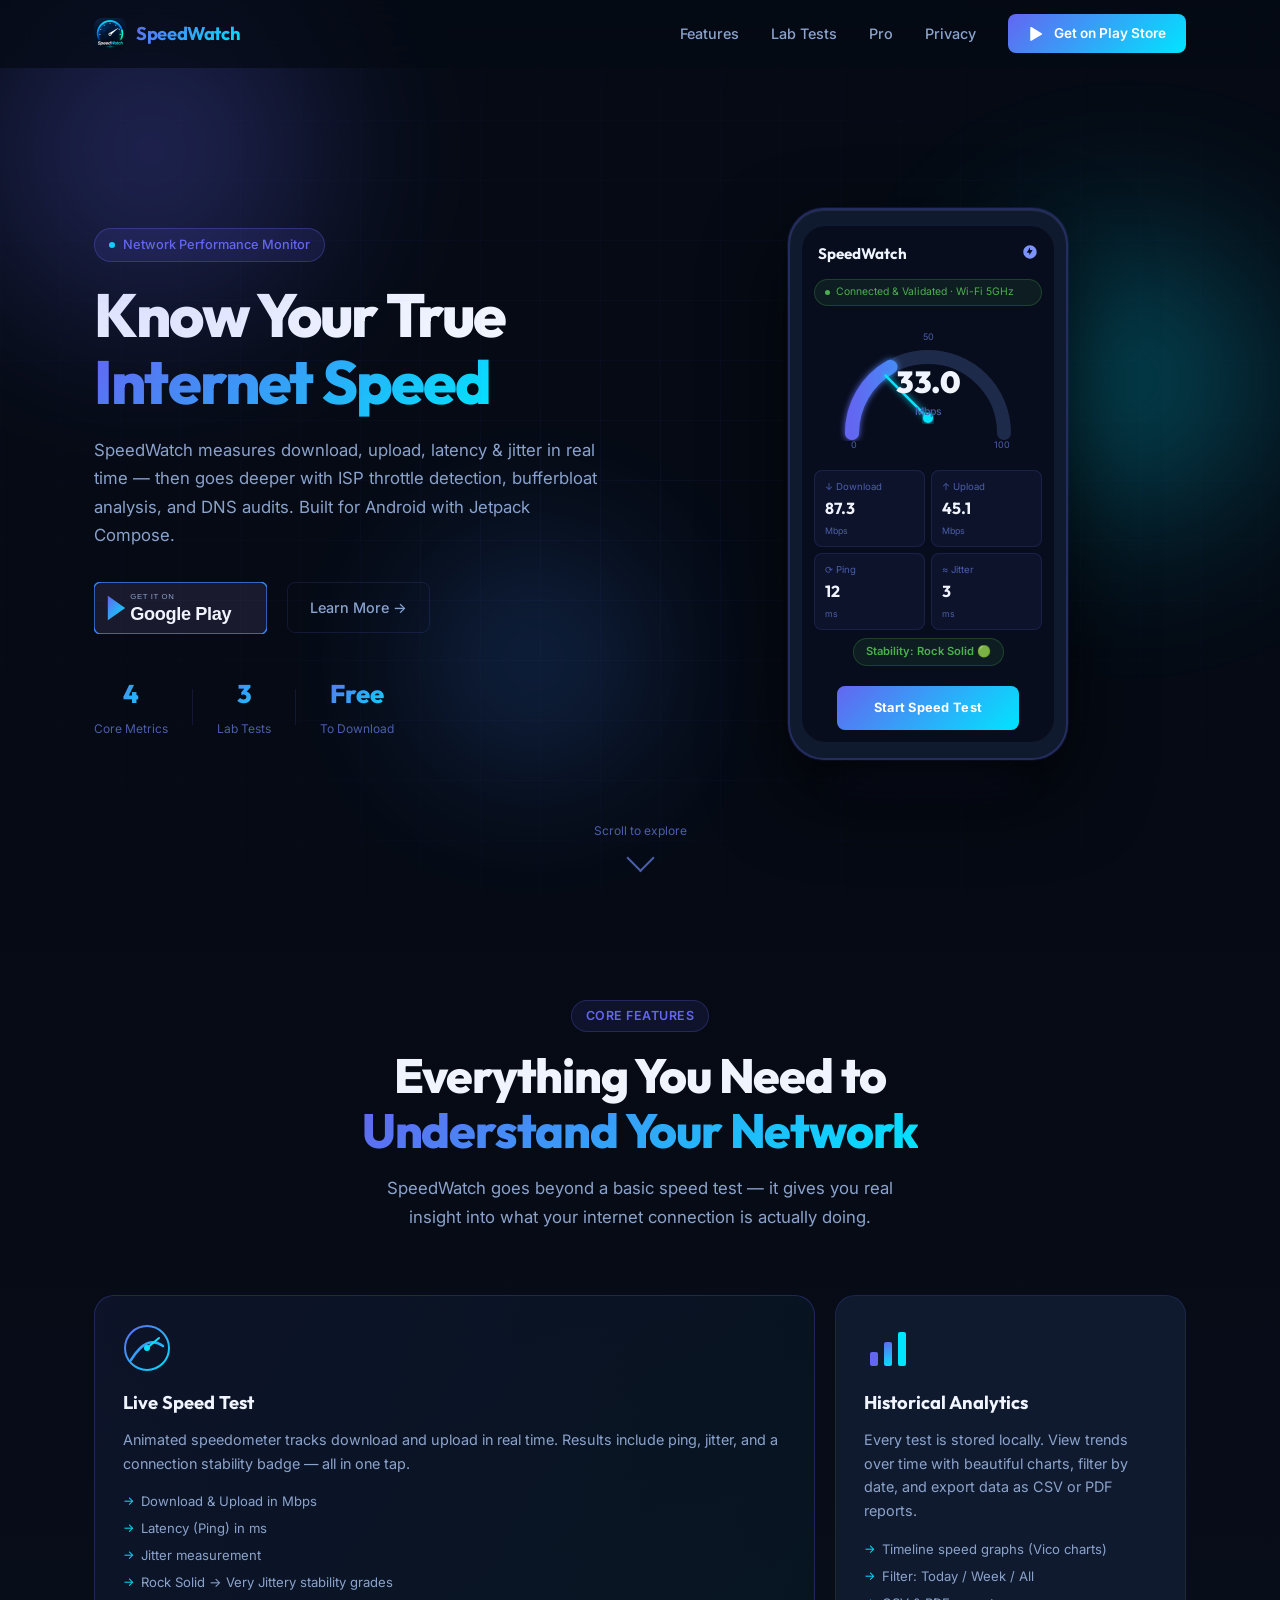
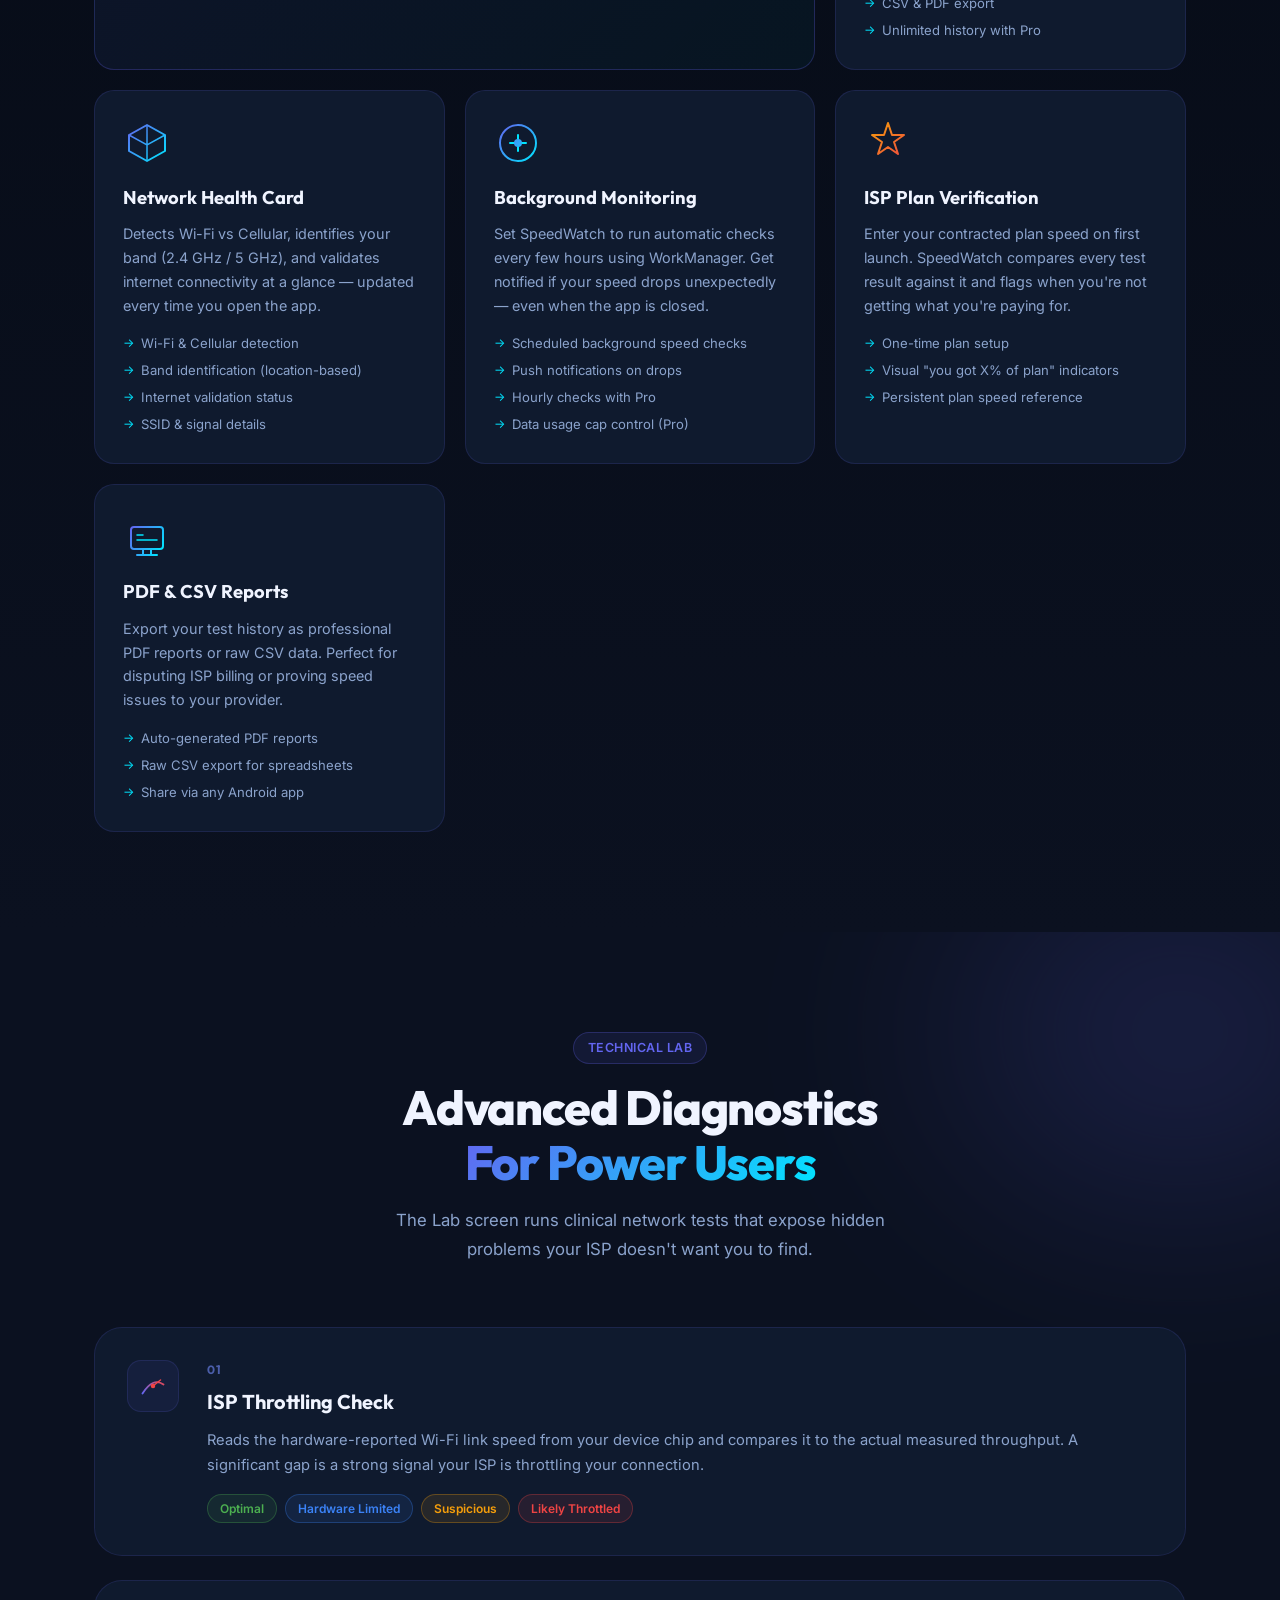
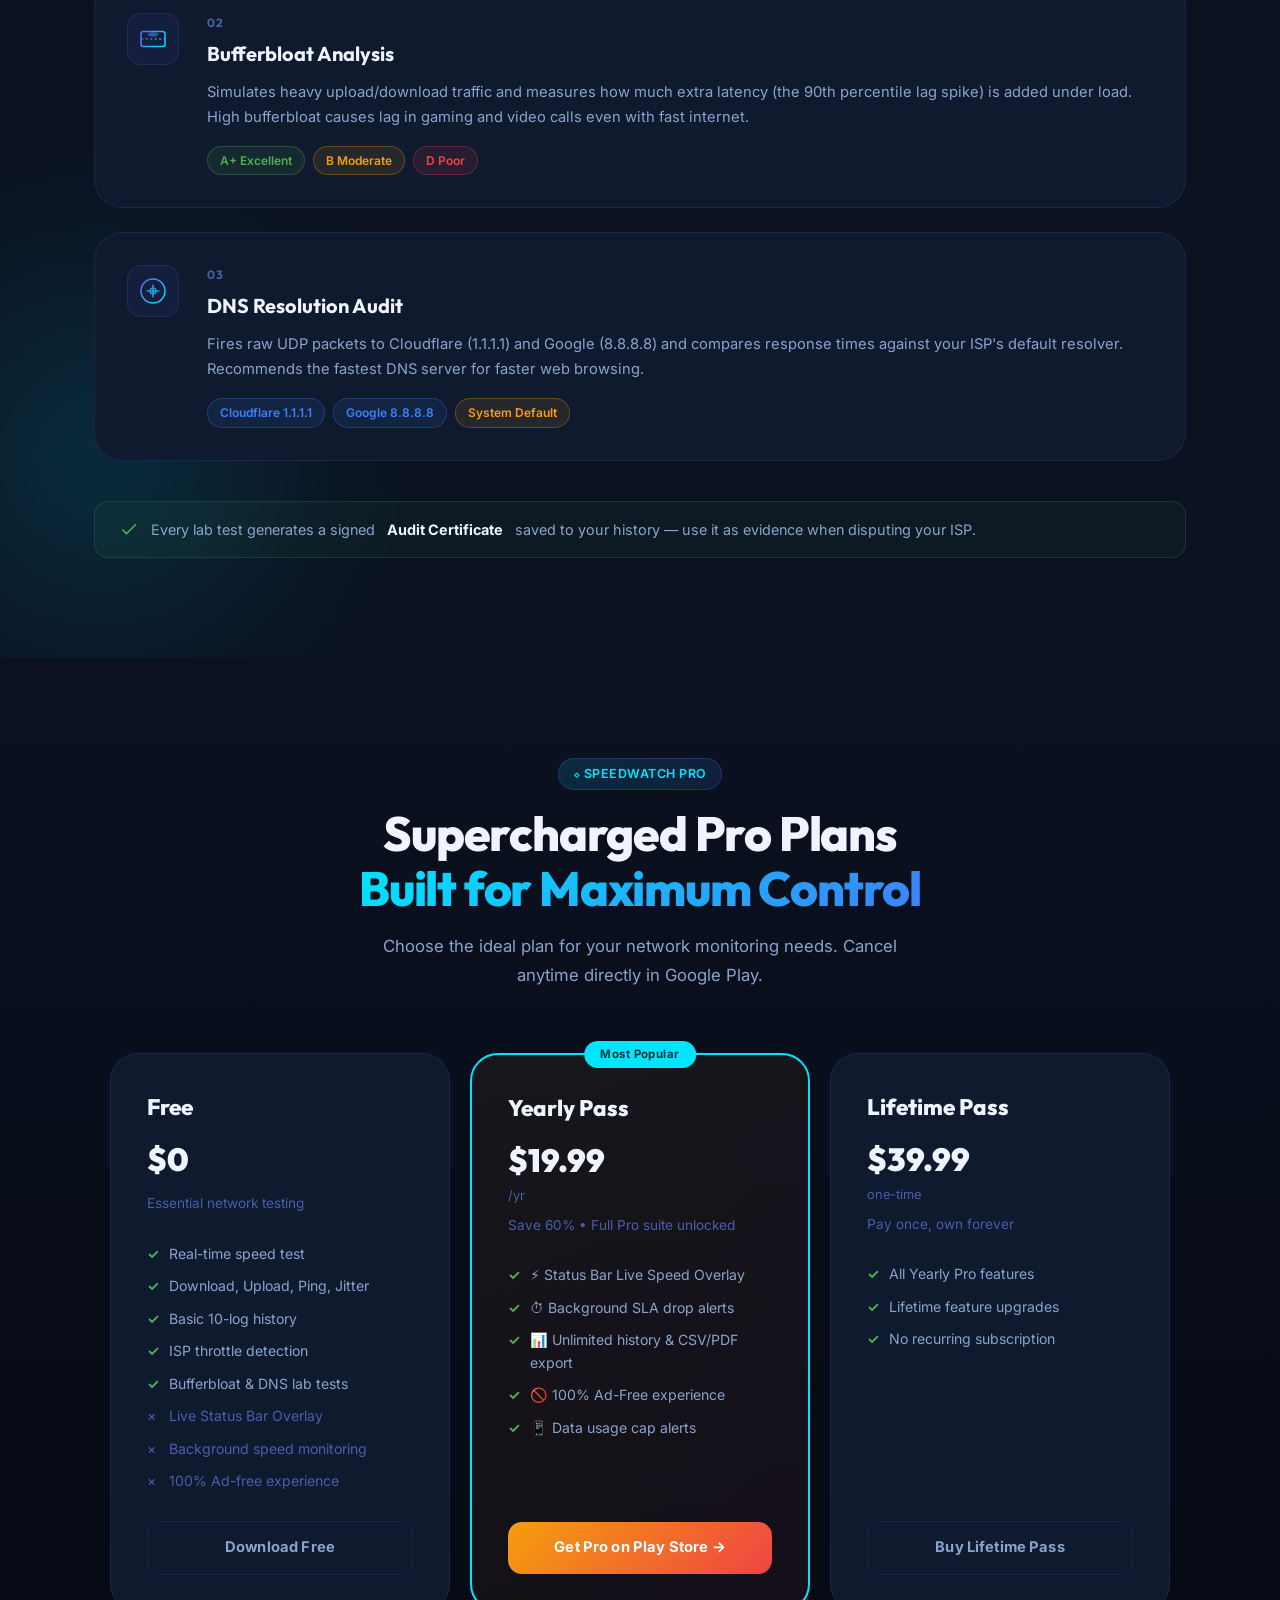
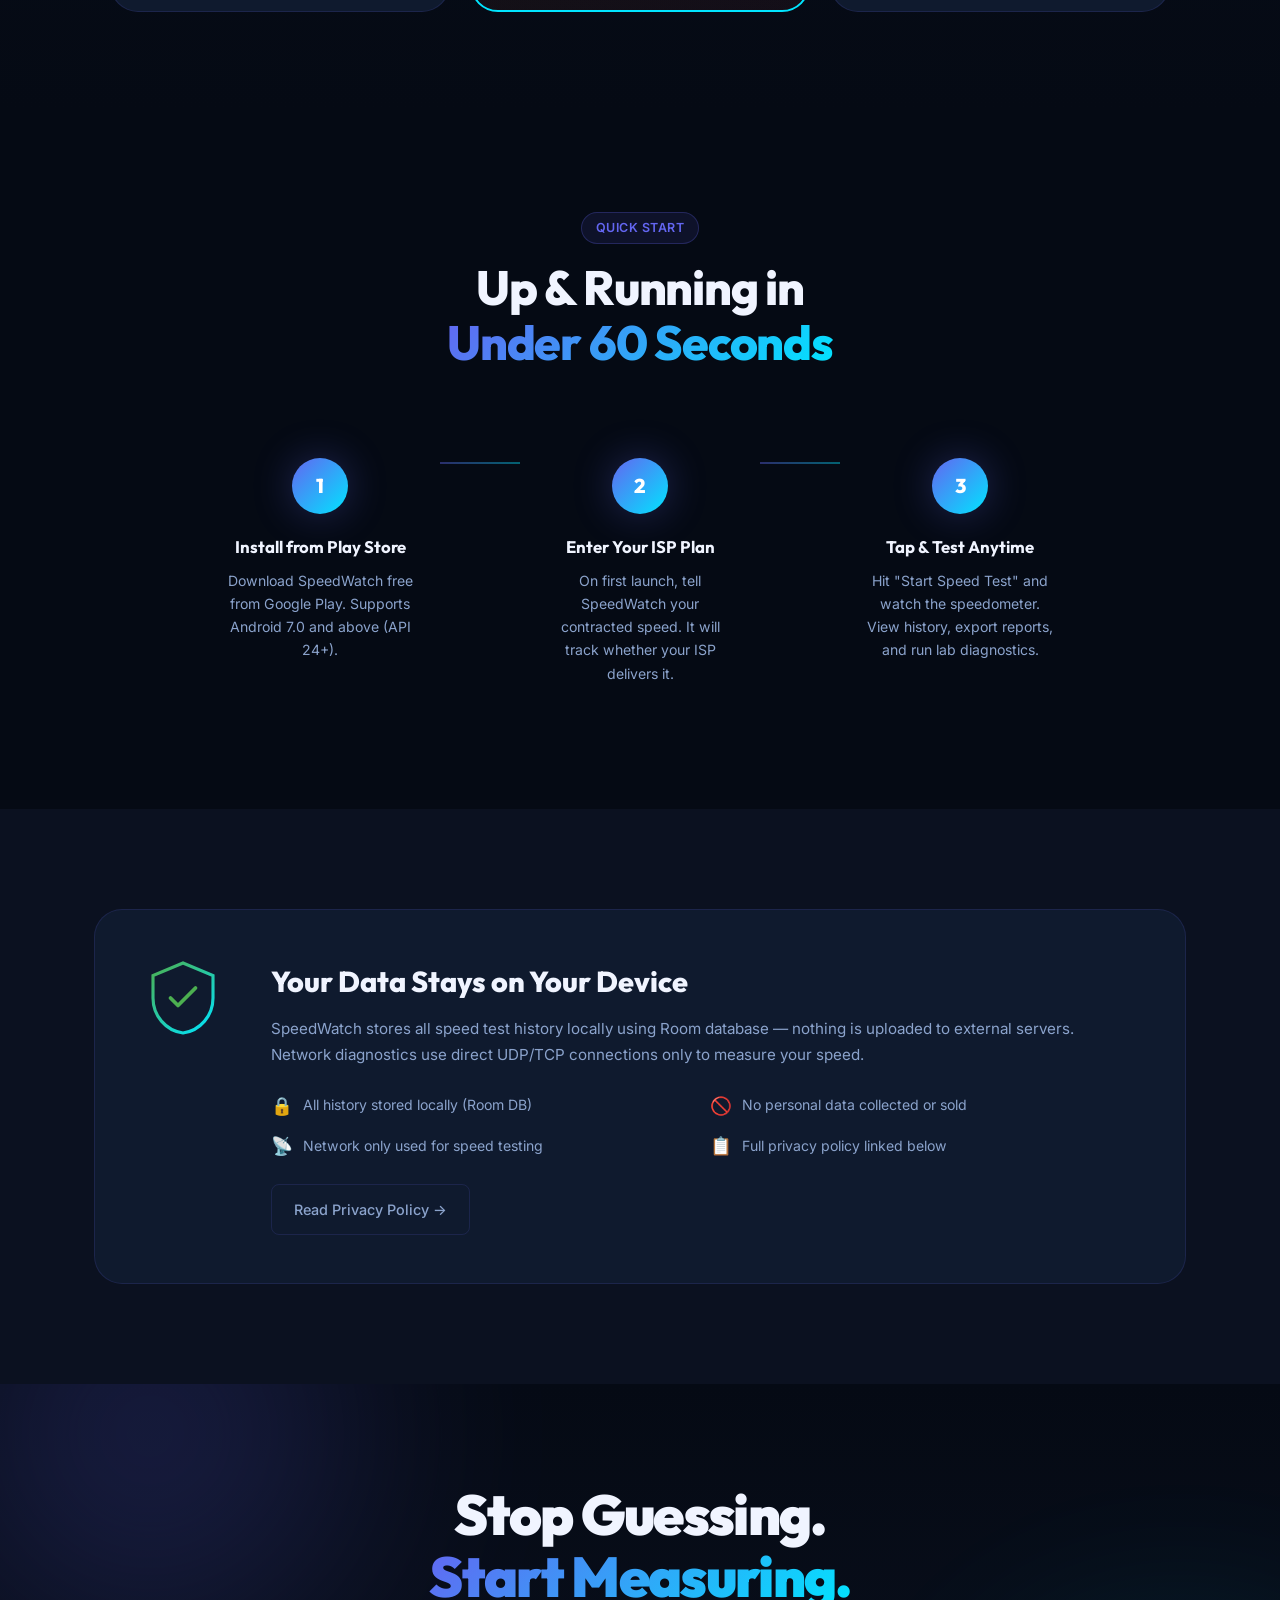
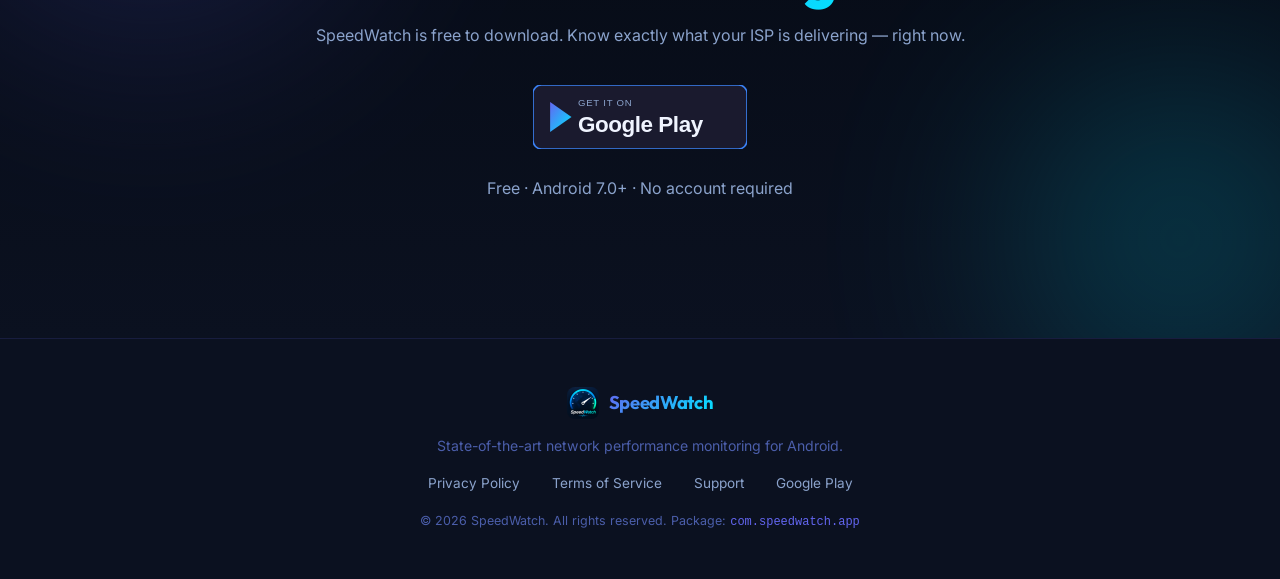
==== index.html @ 7759d702 "feat: initial SpeedWatch website release" ====
<!DOCTYPE html>
<html lang="en">
<head>
  <meta charset="UTF-8" />
  <meta name="viewport" content="width=device-width, initial-scale=1.0" />
  <title>SpeedWatch – Real-Time Network Performance Monitor for Android</title>
  <meta name="description" content="SpeedWatch is a state-of-the-art Android app for real-time speed testing, ISP throttle detection, bufferbloat analysis, DNS audits, and historical analytics. Download free on Google Play." />
  <meta name="keywords" content="speed test android, network monitor, ISP throttle detection, bufferbloat, DNS audit, SpeedWatch, WiFi speed test" />
  <meta property="og:title" content="SpeedWatch – Network Performance Monitor" />
  <meta property="og:description" content="Real-time speed testing, ISP throttle detection, bufferbloat analysis, and more. Free on Google Play." />
  <meta property="og:type" content="website" />
  <meta property="og:image" content="assets/icon.png" />
  <link rel="icon" href="assets/icon.png" type="image/png" />
  <link rel="preconnect" href="https://fonts.googleapis.com" />
  <link rel="preconnect" href="https://fonts.gstatic.com" crossorigin />
  <link href="https://fonts.googleapis.com/css2?family=Inter:wght@300;400;500;600;700;800;900&family=Outfit:wght@400;500;600;700;800;900&display=swap" rel="stylesheet" />
  <link rel="stylesheet" href="style.css" />
</head>
<body>

  <!-- ===== NAVBAR ===== -->
  <nav class="navbar" id="navbar">
    <div class="nav-inner">
      <a href="#" class="nav-brand" aria-label="SpeedWatch Home">
        <img src="assets/icon.png" alt="SpeedWatch logo" class="nav-logo" />
        <span class="nav-wordmark">SpeedWatch</span>
      </a>
      <ul class="nav-links" role="navigation" aria-label="Main navigation">
        <li><a href="#features" id="nav-features">Features</a></li>
        <li><a href="#lab" id="nav-lab">Lab Tests</a></li>
        <li><a href="#premium" id="nav-premium">Pro</a></li>
        <li><a href="#privacy" id="nav-privacy">Privacy</a></li>
      </ul>
      <a href="https://play.google.com/store/apps/details?id=com.speedwatch.app" class="btn-nav-cta" id="nav-cta" target="_blank" rel="noopener">
        <svg width="18" height="18" viewBox="0 0 24 24" fill="currentColor" aria-hidden="true"><path d="M3 20.5v-17c0-.83 1-1.3 1.6-.78l14 8.5c.53.32.53 1.04 0 1.36l-14 8.5c-.6.52-1.6.05-1.6-.78z"/></svg>
        Get on Play Store
      </a>
      <button class="hamburger" id="hamburger" aria-label="Open menu" aria-expanded="false">
        <span></span><span></span><span></span>
      </button>
    </div>
    <div class="mobile-menu" id="mobile-menu" aria-hidden="true">
      <a href="#features">Features</a>
      <a href="#lab">Lab Tests</a>
      <a href="#premium">Pro</a>
      <a href="#privacy">Privacy</a>
      <a href="https://play.google.com/store/apps/details?id=com.speedwatch.app" target="_blank" rel="noopener" class="mobile-cta">Get on Play Store</a>
    </div>
  </nav>

  <!-- ===== HERO ===== -->
  <section class="hero" id="hero" aria-labelledby="hero-heading">
    <div class="hero-bg-orbs" aria-hidden="true">
      <div class="orb orb-1"></div>
      <div class="orb orb-2"></div>
      <div class="orb orb-3"></div>
    </div>
    <div class="hero-grid-lines" aria-hidden="true"></div>

    <div class="container hero-inner">
      <div class="hero-text">
        <div class="hero-badge">
          <span class="badge-dot"></span>
          Network Performance Monitor
        </div>
        <h1 id="hero-heading">
          Know Your True<br/>
          <span class="gradient-text">Internet Speed</span>
        </h1>
        <p class="hero-sub">
          SpeedWatch measures download, upload, latency &amp; jitter in real time — then goes deeper with ISP throttle detection, bufferbloat analysis, and DNS audits. Built for Android with Jetpack Compose.
        </p>
        <div class="hero-actions">
          <a href="https://play.google.com/store/apps/details?id=com.speedwatch.app"
             id="hero-play-btn"
             class="btn-primary"
             target="_blank" rel="noopener"
             aria-label="Download SpeedWatch on Google Play">
            <img src="assets/google-play-badge.svg" alt="Get it on Google Play" class="play-badge" />
          </a>
          <a href="#features" class="btn-ghost" id="hero-learn-more">Learn More →</a>
        </div>
        <div class="hero-stats" role="list">
          <div class="stat" role="listitem">
            <span class="stat-value">4</span>
            <span class="stat-label">Core Metrics</span>
          </div>
          <div class="stat-divider" aria-hidden="true"></div>
          <div class="stat" role="listitem">
            <span class="stat-value">3</span>
            <span class="stat-label">Lab Tests</span>
          </div>
          <div class="stat-divider" aria-hidden="true"></div>
          <div class="stat" role="listitem">
            <span class="stat-value">Free</span>
            <span class="stat-label">To Download</span>
          </div>
        </div>
      </div>

      <div class="hero-visual" aria-hidden="true">
        <div class="phone-mockup">
          <div class="phone-frame">
            <div class="phone-screen">
              <div class="screen-topbar">
                <span class="screen-title">SpeedWatch</span>
                <div class="screen-icons">
                  <svg width="16" height="16" viewBox="0 0 24 24" fill="#7C93FF"><path d="M12 2C6.48 2 2 6.48 2 12s4.48 10 10 10 10-4.48 10-10S17.52 2 12 2zm-1 15v-4H7l5-8v4h4l-5 8z"/></svg>
                </div>
              </div>
              <div class="screen-network-chip">
                <span class="chip-dot"></span>
                Connected &amp; Validated · Wi-Fi 5GHz
              </div>

              <!-- Speedometer SVG -->
              <div class="speedometer-wrap">
                <svg class="speedometer-svg" viewBox="0 0 200 140" xmlns="http://www.w3.org/2000/svg">
                  <defs>
                    <linearGradient id="arcGrad" x1="0%" y1="0%" x2="100%" y2="0%">
                      <stop offset="0%" stop-color="#6366F1"/>
                      <stop offset="100%" stop-color="#00E5FF"/>
                    </linearGradient>
                    <filter id="glow">
                      <feGaussianBlur stdDeviation="3" result="blur"/>
                      <feMerge><feMergeNode in="blur"/><feMergeNode in="SourceGraphic"/></feMerge>
                    </filter>
                  </defs>
                  <!-- Background arc -->
                  <path d="M 24 115 A 76 76 0 1 1 176 115" stroke="#1E2A4A" stroke-width="14" fill="none" stroke-linecap="round"/>
                  <!-- Speed arc (animated) -->
                  <path class="speed-arc" d="M 24 115 A 76 76 0 1 1 176 115" stroke="url(#arcGrad)" stroke-width="14" fill="none" stroke-linecap="round" filter="url(#glow)" stroke-dasharray="240" stroke-dashoffset="60"/>
                  <!-- Needle -->
                  <line class="needle" x1="100" y1="100" x2="148" y2="44" stroke="#00E5FF" stroke-width="2.5" stroke-linecap="round" filter="url(#glow)"/>
                  <circle cx="100" cy="100" r="5" fill="#00E5FF" filter="url(#glow)"/>
                  <!-- Labels -->
                  <text x="26" y="130" fill="#4B5EAA" font-size="9" text-anchor="middle" font-family="Inter">0</text>
                  <text x="100" y="22" fill="#4B5EAA" font-size="9" text-anchor="middle" font-family="Inter">50</text>
                  <text x="174" y="130" fill="#4B5EAA" font-size="9" text-anchor="middle" font-family="Inter">100</text>
                </svg>
                <div class="speed-readout">
                  <span class="speed-value">87.3</span>
                  <span class="speed-unit">Mbps</span>
                </div>
              </div>

              <div class="screen-metrics">
                <div class="metric-chip">
                  <span class="metric-label">↓ Download</span>
                  <span class="metric-val">87.3</span>
                  <span class="metric-unit">Mbps</span>
                </div>
                <div class="metric-chip">
                  <span class="metric-label">↑ Upload</span>
                  <span class="metric-val">45.1</span>
                  <span class="metric-unit">Mbps</span>
                </div>
                <div class="metric-chip">
                  <span class="metric-label">⟳ Ping</span>
                  <span class="metric-val">12</span>
                  <span class="metric-unit">ms</span>
                </div>
                <div class="metric-chip">
                  <span class="metric-label">≈ Jitter</span>
                  <span class="metric-val">3</span>
                  <span class="metric-unit">ms</span>
                </div>
              </div>

              <div class="stability-badge">Stability: Rock Solid 🟢</div>

              <button class="screen-test-btn" aria-label="Start speed test">Start Speed Test</button>
            </div>
          </div>
          <div class="phone-reflection" aria-hidden="true"></div>
        </div>
      </div>
    </div>

    <div class="hero-scroll-hint" aria-hidden="true">
      <span>Scroll to explore</span>
      <div class="scroll-arrow"></div>
    </div>
  </section>

  <!-- ===== FEATURES ===== -->
  <section class="section features" id="features" aria-labelledby="features-heading">
    <div class="container">
      <div class="section-header">
        <span class="section-tag">Core Features</span>
        <h2 id="features-heading">Everything You Need to<br/><span class="gradient-text">Understand Your Network</span></h2>
        <p class="section-sub">SpeedWatch goes beyond a basic speed test — it gives you real insight into what your internet connection is actually doing.</p>
      </div>

      <div class="features-grid" role="list">

        <div class="feature-card feature-card--highlight" role="listitem">
          <div class="feature-icon" aria-hidden="true">
            <svg viewBox="0 0 48 48" fill="none" xmlns="http://www.w3.org/2000/svg">
              <circle cx="24" cy="24" r="22" stroke="url(#fi1)" stroke-width="2"/>
              <path d="M8 36 Q24 10 40 22" stroke="url(#fi1)" stroke-width="2.5" stroke-linecap="round" fill="none"/>
              <line x1="24" y1="24" x2="36" y2="14" stroke="#00E5FF" stroke-width="2" stroke-linecap="round"/>
              <circle cx="24" cy="24" r="3" fill="#00E5FF"/>
              <defs><linearGradient id="fi1" x1="0" y1="0" x2="48" y2="48" gradientUnits="userSpaceOnUse"><stop stop-color="#6366F1"/><stop offset="1" stop-color="#00E5FF"/></linearGradient></defs>
            </svg>
          </div>
          <h3>Live Speed Test</h3>
          <p>Animated speedometer tracks download and upload in real time. Results include ping, jitter, and a connection stability badge — all in one tap.</p>
          <ul class="feature-bullets" aria-label="Speed test features">
            <li>Download &amp; Upload in Mbps</li>
            <li>Latency (Ping) in ms</li>
            <li>Jitter measurement</li>
            <li>Rock Solid → Very Jittery stability grades</li>
          </ul>
        </div>

        <div class="feature-card" role="listitem">
          <div class="feature-icon" aria-hidden="true">
            <svg viewBox="0 0 48 48" fill="none"><rect x="6" y="28" width="8" height="14" rx="2" fill="#6366F1"/><rect x="20" y="18" width="8" height="24" rx="2" fill="url(#fi2)"/><rect x="34" y="8" width="8" height="34" rx="2" fill="#00E5FF"/><defs><linearGradient id="fi2" x1="20" y1="18" x2="28" y2="42" gradientUnits="userSpaceOnUse"><stop stop-color="#6366F1"/><stop offset="1" stop-color="#00E5FF"/></linearGradient></defs></svg>
          </div>
          <h3>Historical Analytics</h3>
          <p>Every test is stored locally. View trends over time with beautiful charts, filter by date, and export data as CSV or PDF reports.</p>
          <ul class="feature-bullets">
            <li>Timeline speed graphs (Vico charts)</li>
            <li>Filter: Today / Week / All</li>
            <li>CSV &amp; PDF export</li>
            <li>Unlimited history with Pro</li>
          </ul>
        </div>

        <div class="feature-card" role="listitem">
          <div class="feature-icon" aria-hidden="true">
            <svg viewBox="0 0 48 48" fill="none"><path d="M24 6L6 16v16l18 10 18-10V16L24 6z" stroke="url(#fi3)" stroke-width="2" fill="none" stroke-linejoin="round"/><path d="M24 6v36M6 16l18 10 18-10" stroke="url(#fi3)" stroke-width="1.5" fill="none"/><defs><linearGradient id="fi3" x1="6" y1="6" x2="42" y2="42" gradientUnits="userSpaceOnUse"><stop stop-color="#6366F1"/><stop offset="1" stop-color="#00E5FF"/></linearGradient></defs></svg>
          </div>
          <h3>Network Health Card</h3>
          <p>Detects Wi-Fi vs Cellular, identifies your band (2.4 GHz / 5 GHz), and validates internet connectivity at a glance — updated every time you open the app.</p>
          <ul class="feature-bullets">
            <li>Wi-Fi &amp; Cellular detection</li>
            <li>Band identification (location-based)</li>
            <li>Internet validation status</li>
            <li>SSID &amp; signal details</li>
          </ul>
        </div>

        <div class="feature-card" role="listitem">
          <div class="feature-icon" aria-hidden="true">
            <svg viewBox="0 0 48 48" fill="none"><circle cx="24" cy="24" r="18" stroke="url(#fi4)" stroke-width="2"/><path d="M16 24h16M24 16v16" stroke="#00E5FF" stroke-width="2" stroke-linecap="round"/><circle cx="24" cy="24" r="4" fill="url(#fi4)"/><defs><linearGradient id="fi4" x1="6" y1="6" x2="42" y2="42" gradientUnits="userSpaceOnUse"><stop stop-color="#6366F1"/><stop offset="1" stop-color="#00E5FF"/></linearGradient></defs></svg>
          </div>
          <h3>Background Monitoring</h3>
          <p>Set SpeedWatch to run automatic checks every few hours using WorkManager. Get notified if your speed drops unexpectedly — even when the app is closed.</p>
          <ul class="feature-bullets">
            <li>Scheduled background speed checks</li>
            <li>Push notifications on drops</li>
            <li>Hourly checks with Pro</li>
            <li>Data usage cap control (Pro)</li>
          </ul>
        </div>

        <div class="feature-card" role="listitem">
          <div class="feature-icon" aria-hidden="true">
            <svg viewBox="0 0 48 48" fill="none"><path d="M24 4l4 12h12l-10 7 4 12-10-7-10 7 4-12L8 16h12L24 4z" stroke="url(#fi5)" stroke-width="2" fill="none" stroke-linejoin="round"/><defs><linearGradient id="fi5" x1="8" y1="4" x2="40" y2="44" gradientUnits="userSpaceOnUse"><stop stop-color="#F59E0B"/><stop offset="1" stop-color="#EF4444"/></linearGradient></defs></svg>
          </div>
          <h3>ISP Plan Verification</h3>
          <p>Enter your contracted plan speed on first launch. SpeedWatch compares every test result against it and flags when you're not getting what you're paying for.</p>
          <ul class="feature-bullets">
            <li>One-time plan setup</li>
            <li>Visual "you got X% of plan" indicators</li>
            <li>Persistent plan speed reference</li>
          </ul>
        </div>

        <div class="feature-card" role="listitem">
          <div class="feature-icon" aria-hidden="true">
            <svg viewBox="0 0 48 48" fill="none"><rect x="8" y="14" width="32" height="22" rx="3" stroke="url(#fi6)" stroke-width="2"/><path d="M20 36v6M28 36v6M14 42h20" stroke="url(#fi6)" stroke-width="2" stroke-linecap="round"/><path d="M14 22h6M14 27h20" stroke="#00E5FF" stroke-width="1.5" stroke-linecap="round"/><defs><linearGradient id="fi6" x1="8" y1="14" x2="40" y2="36" gradientUnits="userSpaceOnUse"><stop stop-color="#6366F1"/><stop offset="1" stop-color="#00E5FF"/></linearGradient></defs></svg>
          </div>
          <h3>PDF &amp; CSV Reports</h3>
          <p>Export your test history as professional PDF reports or raw CSV data. Perfect for disputing ISP billing or proving speed issues to your provider.</p>
          <ul class="feature-bullets">
            <li>Auto-generated PDF reports</li>
            <li>Raw CSV export for spreadsheets</li>
            <li>Share via any Android app</li>
          </ul>
        </div>

      </div>
    </div>
  </section>

  <!-- ===== LAB TESTS ===== -->
  <section class="section lab" id="lab" aria-labelledby="lab-heading">
    <div class="lab-bg" aria-hidden="true">
      <div class="lab-orb lab-orb-1"></div>
      <div class="lab-orb lab-orb-2"></div>
    </div>
    <div class="container">
      <div class="section-header">
        <span class="section-tag">Technical Lab</span>
        <h2 id="lab-heading">Advanced Diagnostics<br/><span class="gradient-text">For Power Users</span></h2>
        <p class="section-sub">The Lab screen runs clinical network tests that expose hidden problems your ISP doesn't want you to find.</p>
      </div>

      <div class="lab-cards" role="list">

        <div class="lab-card" role="listitem" id="lab-throttle">
          <div class="lab-card-icon" aria-hidden="true">
            <svg viewBox="0 0 40 40" fill="none"><path d="M6 30 Q20 8 34 18" stroke="url(#lc1)" stroke-width="2.5" stroke-linecap="round" fill="none"/><line x1="20" y1="20" x2="30" y2="12" stroke="#EF4444" stroke-width="2" stroke-linecap="round"/><circle cx="20" cy="20" r="3" fill="#EF4444"/><defs><linearGradient id="lc1" x1="6" y1="30" x2="34" y2="8" gradientUnits="userSpaceOnUse"><stop stop-color="#6366F1"/><stop offset="1" stop-color="#EF4444"/></linearGradient></defs></svg>
          </div>
          <div class="lab-card-content">
            <div class="lab-card-number" aria-hidden="true">01</div>
            <h3>ISP Throttling Check</h3>
            <p>Reads the hardware-reported Wi-Fi link speed from your device chip and compares it to the actual measured throughput. A significant gap is a strong signal your ISP is throttling your connection.</p>
            <div class="lab-results" aria-label="Possible results">
              <span class="result-badge result--green">Optimal</span>
              <span class="result-badge result--blue">Hardware Limited</span>
              <span class="result-badge result--yellow">Suspicious</span>
              <span class="result-badge result--red">Likely Throttled</span>
            </div>
          </div>
        </div>

        <div class="lab-card" role="listitem" id="lab-bufferbloat">
          <div class="lab-card-icon" aria-hidden="true">
            <svg viewBox="0 0 40 40" fill="none"><rect x="4" y="10" width="32" height="20" rx="3" stroke="url(#lc2)" stroke-width="2"/><path d="M4 20h32" stroke="url(#lc2)" stroke-width="1.5" stroke-dasharray="3 3"/><path d="M12 14 Q20 8 28 14 Q20 20 12 14z" fill="url(#lc2)" opacity="0.5"/><defs><linearGradient id="lc2" x1="4" y1="10" x2="36" y2="30" gradientUnits="userSpaceOnUse"><stop stop-color="#6366F1"/><stop offset="1" stop-color="#00E5FF"/></linearGradient></defs></svg>
          </div>
          <div class="lab-card-content">
            <div class="lab-card-number" aria-hidden="true">02</div>
            <h3>Bufferbloat Analysis</h3>
            <p>Simulates heavy upload/download traffic and measures how much extra latency (the 90th percentile lag spike) is added under load. High bufferbloat causes lag in gaming and video calls even with fast internet.</p>
            <div class="lab-results" aria-label="Grade results">
              <span class="result-badge result--green">A+  Excellent</span>
              <span class="result-badge result--yellow">B  Moderate</span>
              <span class="result-badge result--red">D  Poor</span>
            </div>
          </div>
        </div>

        <div class="lab-card" role="listitem" id="lab-dns">
          <div class="lab-card-icon" aria-hidden="true">
            <svg viewBox="0 0 40 40" fill="none"><circle cx="20" cy="20" r="16" stroke="url(#lc3)" stroke-width="2"/><path d="M12 20h16M20 12v16" stroke="#00E5FF" stroke-width="1.5" stroke-linecap="round"/><circle cx="20" cy="20" r="4" fill="none" stroke="url(#lc3)" stroke-width="1.5"/><defs><linearGradient id="lc3" x1="4" y1="4" x2="36" y2="36" gradientUnits="userSpaceOnUse"><stop stop-color="#6366F1"/><stop offset="1" stop-color="#00E5FF"/></linearGradient></defs></svg>
          </div>
          <div class="lab-card-content">
            <div class="lab-card-number" aria-hidden="true">03</div>
            <h3>DNS Resolution Audit</h3>
            <p>Fires raw UDP packets to Cloudflare (1.1.1.1) and Google (8.8.8.8) and compares response times against your ISP's default resolver. Recommends the fastest DNS server for faster web browsing.</p>
            <div class="lab-results" aria-label="DNS servers compared">
              <span class="result-badge result--blue">Cloudflare 1.1.1.1</span>
              <span class="result-badge result--blue">Google 8.8.8.8</span>
              <span class="result-badge result--yellow">System Default</span>
            </div>
          </div>
        </div>

      </div>

      <div class="lab-audit-note">
        <svg width="20" height="20" viewBox="0 0 24 24" fill="#4CAF50" aria-hidden="true"><path d="M9 16.17l-4.17-4.17-1.42 1.41L9 19 21 7l-1.41-1.41L9 16.17z"/></svg>
        Every lab test generates a signed <strong>Audit Certificate</strong> saved to your history — use it as evidence when disputing your ISP.
      </div>
    </div>
  </section>

  <!-- ===== PREMIUM ===== -->
  <section class="section premium" id="premium" aria-labelledby="premium-heading">
    <div class="container">
      <div class="section-header">
        <span class="section-tag" style="background: linear-gradient(135deg, #00E5FF22, #3B82F622); color: #00E5FF;">⬦ SpeedWatch Pro</span>
        <h2 id="premium-heading">Supercharged Pro Plans<br/><span style="background: linear-gradient(135deg, #00E5FF, #3B82F6); -webkit-background-clip: text; -webkit-text-fill-color: transparent; background-clip: text;">Built for Maximum Control</span></h2>
        <p class="section-sub">Choose the ideal plan for your network monitoring needs. Cancel anytime directly in Google Play.</p>
      </div>

      <div class="pricing-cards">

        <div class="pricing-card pricing-card--free" id="pricing-free">
          <div class="pricing-header">
            <h3>Free</h3>
            <div class="pricing-price"><span class="price-amount">$0</span></div>
            <p>Essential network testing</p>
          </div>
          <ul class="pricing-features" aria-label="Free tier features">
            <li class="feature-yes">Real-time speed test</li>
            <li class="feature-yes">Download, Upload, Ping, Jitter</li>
            <li class="feature-yes">Basic 10-log history</li>
            <li class="feature-yes">ISP throttle detection</li>
            <li class="feature-yes">Bufferbloat &amp; DNS lab tests</li>
            <li class="feature-no">Live Status Bar Overlay</li>
            <li class="feature-no">Background speed monitoring</li>
            <li class="feature-no">100% Ad-free experience</li>
          </ul>
          <a href="https://play.google.com/store/apps/details?id=com.speedwatch.app"
             id="free-download-btn"
             class="pricing-btn pricing-btn--outline"
             target="_blank" rel="noopener">Download Free</a>
        </div>

        <div class="pricing-card pricing-card--pro" id="pricing-pro" style="border: 2px solid #00E5FF;">
          <div class="pro-popular-badge" style="background: #00E5FF; color: #00363D;">Most Popular</div>
          <div class="pricing-header">
            <h3>Yearly Pass</h3>
            <div class="pricing-price">
              <span class="price-amount">$19.99</span><span class="price-prefix">/yr</span>
            </div>
            <p>Save 60% • Full Pro suite unlocked</p>
          </div>
          <ul class="pricing-features" aria-label="Pro tier features">
            <li class="feature-yes">⚡ Status Bar Live Speed Overlay</li>
            <li class="feature-yes">⏱ Background SLA drop alerts</li>
            <li class="feature-yes">📊 Unlimited history &amp; CSV/PDF export</li>
            <li class="feature-yes">🚫 100% Ad-Free experience</li>
            <li class="feature-yes">📱 Data usage cap alerts</li>
          </ul>
          <a href="https://play.google.com/store/apps/details?id=com.speedwatch.app"
             id="pro-upgrade-btn"
             class="pricing-btn pricing-btn--pro"
             target="_blank" rel="noopener">Get Pro on Play Store →</a>
        </div>

        <div class="pricing-card pricing-card--free" id="pricing-lifetime">
          <div class="pricing-header">
            <h3>Lifetime Pass</h3>
            <div class="pricing-price"><span class="price-amount">$39.99</span><span class="price-prefix">one-time</span></div>
            <p>Pay once, own forever</p>
          </div>
          <ul class="pricing-features" aria-label="Lifetime features">
            <li class="feature-yes">All Yearly Pro features</li>
            <li class="feature-yes">Lifetime feature upgrades</li>
            <li class="feature-yes">No recurring subscription</li>
          </ul>
          <a href="https://play.google.com/store/apps/details?id=com.speedwatch.app"
             class="pricing-btn pricing-btn--outline"
             target="_blank" rel="noopener">Buy Lifetime Pass</a>
        </div>

      </div>
    </div>
  </section>

  <!-- ===== HOW IT WORKS ===== -->
  <section class="section how" id="how" aria-labelledby="how-heading">
    <div class="container">
      <div class="section-header">
        <span class="section-tag">Quick Start</span>
        <h2 id="how-heading">Up &amp; Running in<br/><span class="gradient-text">Under 60 Seconds</span></h2>
      </div>

      <div class="steps" role="list">
        <div class="step" role="listitem" id="step-1">
          <div class="step-number" aria-hidden="true">1</div>
          <div class="step-content">
            <h3>Install from Play Store</h3>
            <p>Download SpeedWatch free from Google Play. Supports Android 7.0 and above (API 24+).</p>
          </div>
        </div>
        <div class="step-connector" aria-hidden="true"></div>
        <div class="step" role="listitem" id="step-2">
          <div class="step-number" aria-hidden="true">2</div>
          <div class="step-content">
            <h3>Enter Your ISP Plan</h3>
            <p>On first launch, tell SpeedWatch your contracted speed. It will track whether your ISP delivers it.</p>
          </div>
        </div>
        <div class="step-connector" aria-hidden="true"></div>
        <div class="step" role="listitem" id="step-3">
          <div class="step-number" aria-hidden="true">3</div>
          <div class="step-content">
            <h3>Tap &amp; Test Anytime</h3>
            <p>Hit "Start Speed Test" and watch the speedometer. View history, export reports, and run lab diagnostics.</p>
          </div>
        </div>
      </div>
    </div>
  </section>

  <!-- ===== PRIVACY ===== -->
  <section class="section privacy-section" id="privacy" aria-labelledby="privacy-heading">
    <div class="container">
      <div class="privacy-card">
        <div class="privacy-icon" aria-hidden="true">
          <svg viewBox="0 0 64 64" fill="none" xmlns="http://www.w3.org/2000/svg">
            <path d="M32 4L8 14v18c0 14 10 26 24 28 14-2 24-14 24-28V14L32 4z" stroke="url(#pgi)" stroke-width="2.5" fill="none"/>
            <path d="M22 32l6 6 14-14" stroke="#4CAF50" stroke-width="3" stroke-linecap="round" stroke-linejoin="round"/>
            <defs><linearGradient id="pgi" x1="8" y1="4" x2="56" y2="60" gradientUnits="userSpaceOnUse"><stop stop-color="#4CAF50"/><stop offset="1" stop-color="#00E5FF"/></linearGradient></defs>
          </svg>
        </div>
        <div class="privacy-content">
          <h2 id="privacy-heading">Your Data Stays on Your Device</h2>
          <p>SpeedWatch stores all speed test history locally using Room database — nothing is uploaded to external servers. Network diagnostics use direct UDP/TCP connections only to measure your speed.</p>
          <div class="privacy-points" role="list">
            <div class="privacy-point" role="listitem">
              <span class="pp-icon" aria-hidden="true">🔒</span>
              <span>All history stored locally (Room DB)</span>
            </div>
            <div class="privacy-point" role="listitem">
              <span class="pp-icon" aria-hidden="true">🚫</span>
              <span>No personal data collected or sold</span>
            </div>
            <div class="privacy-point" role="listitem">
              <span class="pp-icon" aria-hidden="true">📡</span>
              <span>Network only used for speed testing</span>
            </div>
            <div class="privacy-point" role="listitem">
              <span class="pp-icon" aria-hidden="true">📋</span>
              <span>Full privacy policy linked below</span>
            </div>
          </div>
          <a href="privacy.html" class="btn-ghost" id="read-privacy-policy" style="margin-top: 1.5rem; display: inline-flex;">Read Privacy Policy →</a>
        </div>
      </div>
    </div>
  </section>

  <!-- ===== CTA BANNER ===== -->
  <section class="section cta-banner" id="cta" aria-labelledby="cta-heading">
    <div class="cta-bg-orbs" aria-hidden="true">
      <div class="cta-orb cta-orb-1"></div>
      <div class="cta-orb cta-orb-2"></div>
    </div>
    <div class="container cta-inner">
      <h2 id="cta-heading">Stop Guessing.<br/><span class="gradient-text">Start Measuring.</span></h2>
      <p>SpeedWatch is free to download. Know exactly what your ISP is delivering — right now.</p>
      <a href="https://play.google.com/store/apps/details?id=com.speedwatch.app"
         id="cta-play-btn"
         class="btn-primary btn-primary--large"
         target="_blank" rel="noopener"
         aria-label="Download SpeedWatch on Google Play Store">
        <img src="assets/google-play-badge.svg" alt="Get it on Google Play" class="play-badge play-badge--large" />
      </a>
      <p class="cta-note">Free · Android 7.0+ · No account required</p>
    </div>
  </section>

  <!-- ===== FOOTER ===== -->
  <footer class="footer" role="contentinfo">
    <div class="container footer-inner">
      <div class="footer-brand">
        <img src="assets/icon.png" alt="SpeedWatch logo" class="nav-logo" />
        <span class="nav-wordmark">SpeedWatch</span>
      </div>
      <p class="footer-tagline">State-of-the-art network performance monitoring for Android.</p>
      <nav class="footer-links" aria-label="Footer links">
        <a href="privacy.html" id="footer-privacy">Privacy Policy</a>
        <a href="terms.html" id="footer-terms">Terms of Service</a>
        <a href="mailto:cartoonworld7sb@gmail.com" id="footer-support">Support</a>
        <a href="https://play.google.com/store/apps/details?id=com.speedwatch.app" target="_blank" rel="noopener" id="footer-playstore">Google Play</a>
      </nav>
      <p class="footer-copy">&copy; 2026 SpeedWatch. All rights reserved. Package: <code>com.speedwatch.app</code></p>
    </div>
  </footer>

  <script src="script.js"></script>
</body>
</html>
---- style.css ----
/* ===================================================
   SpeedWatch – Website Stylesheet
   Design: Dark premium, glassmorphism, neon accents
   =================================================== */

/* ── CSS Custom Properties ── */
:root {
  --bg-deep: #050A14;
  --bg-surface: #0B1120;
  --bg-card: #0F1A2E;
  --bg-card-hover: #162240;
  --border: rgba(99, 102, 241, 0.15);
  --border-hover: rgba(0, 229, 255, 0.3);

  --blue: #3B82F6;
  --indigo: #6366F1;
  --cyan: #00E5FF;
  --green: #4CAF50;
  --yellow: #F59E0B;
  --red: #EF4444;

  --text-primary: #F0F4FF;
  --text-secondary: #8BA3CC;
  --text-muted: #4B5EAA;

  --gradient-brand: linear-gradient(135deg, #6366F1, #00E5FF);
  --gradient-glow: radial-gradient(ellipse 60% 40% at 50% 0%, rgba(99,102,241,0.18) 0%, transparent 70%);

  --font-body: 'Inter', system-ui, sans-serif;
  --font-heading: 'Outfit', 'Inter', system-ui, sans-serif;

  --radius-sm: 8px;
  --radius-md: 14px;
  --radius-lg: 20px;
  --radius-xl: 28px;

  --shadow-card: 0 4px 32px rgba(0,0,0,0.5), 0 0 0 1px rgba(99,102,241,0.1);
  --shadow-glow-blue: 0 0 40px rgba(99,102,241,0.3);
  --shadow-glow-cyan: 0 0 40px rgba(0,229,255,0.2);

  --transition: 0.3s cubic-bezier(0.4, 0, 0.2, 1);

  --nav-h: 68px;
}

/* ── Reset & Base ── */
*, *::before, *::after { box-sizing: border-box; margin: 0; padding: 0; }
html { scroll-behavior: smooth; font-size: 16px; }
body {
  font-family: var(--font-body);
  background: var(--bg-deep);
  color: var(--text-primary);
  line-height: 1.6;
  overflow-x: hidden;
  -webkit-font-smoothing: antialiased;
}
img { max-width: 100%; display: block; }
a { text-decoration: none; color: inherit; }
ul { list-style: none; }
button { cursor: pointer; border: none; background: none; font: inherit; }

.container {
  width: 100%;
  max-width: 1140px;
  margin: 0 auto;
  padding: 0 24px;
}

.section { padding: 100px 0; position: relative; }

/* ── Gradient Text ── */
.gradient-text {
  background: var(--gradient-brand);
  -webkit-background-clip: text;
  -webkit-text-fill-color: transparent;
  background-clip: text;
}

/* =============================
   NAVBAR
   ============================= */
.navbar {
  position: fixed;
  top: 0; left: 0; right: 0;
  z-index: 1000;
  height: var(--nav-h);
  background: rgba(5,10,20,0.7);
  backdrop-filter: blur(20px);
  -webkit-backdrop-filter: blur(20px);
  border-bottom: 1px solid transparent;
  transition: border-color var(--transition), background var(--transition);
}
.navbar.scrolled {
  border-color: var(--border);
  background: rgba(5,10,20,0.92);
}
.nav-inner {
  max-width: 1140px;
  margin: 0 auto;
  padding: 0 24px;
  height: 100%;
  display: flex;
  align-items: center;
  gap: 32px;
}
.nav-brand {
  display: flex;
  align-items: center;
  gap: 10px;
  flex-shrink: 0;
}
.nav-logo {
  width: 32px;
  height: 32px;
  flex-shrink: 0;
  border-radius: 8px;
  object-fit: cover;
  display: block;
}
.nav-wordmark {
  font-family: var(--font-heading);
  font-weight: 700;
  font-size: 1.15rem;
  letter-spacing: -0.02em;
  background: var(--gradient-brand);
  -webkit-background-clip: text;
  -webkit-text-fill-color: transparent;
  background-clip: text;
}
.nav-links {
  display: flex;
  gap: 32px;
  align-items: center;
  margin-left: auto;
}
.nav-links a {
  font-size: 0.9rem;
  font-weight: 500;
  color: var(--text-secondary);
  transition: color var(--transition);
}
.nav-links a:hover { color: var(--text-primary); }
.btn-nav-cta {
  display: flex;
  align-items: center;
  gap: 8px;
  padding: 9px 20px;
  background: var(--gradient-brand);
  border-radius: var(--radius-sm);
  font-size: 0.85rem;
  font-weight: 600;
  color: #fff;
  flex-shrink: 0;
  transition: opacity var(--transition), box-shadow var(--transition);
}
.btn-nav-cta:hover { opacity: 0.9; box-shadow: var(--shadow-glow-blue); }
.hamburger { display: none; flex-direction: column; gap: 5px; padding: 4px; margin-left: auto; }
.hamburger span { display: block; width: 22px; height: 2px; background: var(--text-secondary); border-radius: 2px; transition: var(--transition); }
.mobile-menu {
  display: none;
  flex-direction: column;
  background: var(--bg-surface);
  padding: 16px 24px 24px;
  border-top: 1px solid var(--border);
  gap: 4px;
}
.mobile-menu a { padding: 12px 0; font-size: 1rem; color: var(--text-secondary); border-bottom: 1px solid var(--border); transition: color var(--transition); }
.mobile-menu a:last-child { border-bottom: none; }
.mobile-menu a:hover { color: var(--text-primary); }
.mobile-menu .mobile-cta { color: var(--cyan); font-weight: 600; }
.mobile-menu.open { display: flex; }

/* =============================
   HERO
   ============================= */
.hero {
  min-height: 100vh;
  display: flex;
  flex-direction: column;
  justify-content: center;
  padding-top: var(--nav-h);
  position: relative;
  overflow: hidden;
}
.hero-bg-orbs { position: absolute; inset: 0; pointer-events: none; }
.orb {
  position: absolute;
  border-radius: 50%;
  filter: blur(80px);
  opacity: 0.4;
  animation: orbFloat 8s ease-in-out infinite;
}
.orb-1 { width: 500px; height: 500px; background: radial-gradient(circle, #6366F1 0%, transparent 70%); top: -100px; left: -100px; animation-delay: 0s; }
.orb-2 { width: 400px; height: 400px; background: radial-gradient(circle, #00E5FF 0%, transparent 70%); top: 20%; right: -50px; animation-delay: -3s; }
.orb-3 { width: 300px; height: 300px; background: radial-gradient(circle, #3B82F6 0%, transparent 70%); bottom: 10%; left: 30%; animation-delay: -6s; }
@keyframes orbFloat {
  0%, 100% { transform: translateY(0) scale(1); }
  50% { transform: translateY(-30px) scale(1.05); }
}
.hero-grid-lines {
  position: absolute;
  inset: 0;
  background-image: linear-gradient(rgba(99,102,241,0.05) 1px, transparent 1px),
                    linear-gradient(90deg, rgba(99,102,241,0.05) 1px, transparent 1px);
  background-size: 60px 60px;
  mask-image: radial-gradient(ellipse 80% 80% at 50% 50%, black 0%, transparent 100%);
}
.hero-inner {
  display: grid;
  grid-template-columns: 1fr 1fr;
  gap: 60px;
  align-items: center;
  padding: 80px 24px;
}
.hero-badge {
  display: inline-flex;
  align-items: center;
  gap: 8px;
  padding: 6px 14px;
  background: rgba(99,102,241,0.12);
  border: 1px solid rgba(99,102,241,0.3);
  border-radius: 100px;
  font-size: 0.8rem;
  font-weight: 500;
  color: var(--indigo);
  margin-bottom: 20px;
}
.badge-dot {
  width: 6px; height: 6px;
  background: var(--cyan);
  border-radius: 50%;
  animation: pulse 2s ease-in-out infinite;
}
@keyframes pulse { 0%,100% { opacity: 1; } 50% { opacity: 0.4; } }
.hero-text h1 {
  font-family: var(--font-heading);
  font-size: clamp(2.5rem, 5vw, 3.8rem);
  font-weight: 800;
  line-height: 1.1;
  letter-spacing: -0.03em;
  margin-bottom: 20px;
}
.hero-sub {
  font-size: 1.05rem;
  color: var(--text-secondary);
  line-height: 1.7;
  margin-bottom: 32px;
  max-width: 520px;
}
.hero-actions {
  display: flex;
  align-items: center;
  gap: 20px;
  flex-wrap: wrap;
  margin-bottom: 40px;
}
.btn-primary {
  display: inline-flex;
  align-items: center;
  transition: var(--transition);
}
.btn-primary:hover { transform: translateY(-2px); filter: brightness(1.1); }
.play-badge { height: 52px; width: auto; }
.play-badge--large { height: 64px; }
.btn-ghost {
  display: inline-flex;
  align-items: center;
  gap: 6px;
  padding: 13px 22px;
  border: 1px solid var(--border);
  border-radius: var(--radius-sm);
  font-size: 0.9rem;
  font-weight: 500;
  color: var(--text-secondary);
  transition: var(--transition);
}
.btn-ghost:hover { border-color: var(--border-hover); color: var(--text-primary); background: rgba(0,229,255,0.04); }
.hero-stats { display: flex; align-items: center; gap: 24px; }
.stat { text-align: center; }
.stat-value { display: block; font-family: var(--font-heading); font-size: 1.6rem; font-weight: 800; background: var(--gradient-brand); -webkit-background-clip: text; -webkit-text-fill-color: transparent; background-clip: text; }
.stat-label { font-size: 0.75rem; color: var(--text-muted); }
.stat-divider { width: 1px; height: 36px; background: var(--border); }

/* Phone mockup */
.hero-visual { display: flex; justify-content: center; align-items: center; position: relative; z-index: 1; }
.phone-mockup { position: relative; display: flex; flex-direction: column; align-items: center; }
.phone-frame {
  width: 280px;
  background: var(--bg-card);
  border-radius: 36px;
  border: 2px solid rgba(99,102,241,0.25);
  padding: 16px 12px;
  box-shadow: 0 32px 80px rgba(0,0,0,0.7), 0 0 0 1px rgba(99,102,241,0.15), inset 0 1px 0 rgba(255,255,255,0.08);
  position: relative;
  z-index: 2;
  animation: phoneLevitate 5s ease-in-out infinite;
}
@keyframes phoneLevitate { 0%,100%{ transform: translateY(0); } 50%{ transform: translateY(-12px); } }
.phone-screen {
  background: #070D1C;
  border-radius: 24px;
  overflow: hidden;
  padding: 12px;
  min-height: 500px;
  display: flex;
  flex-direction: column;
  align-items: center;
}
.screen-topbar {
  display: flex;
  justify-content: space-between;
  align-items: center;
  width: 100%;
  padding: 4px 4px 12px;
}
.screen-title { font-family: var(--font-heading); font-weight: 700; font-size: 0.95rem; color: var(--text-primary); }
.screen-network-chip {
  display: flex;
  align-items: center;
  gap: 6px;
  background: rgba(76,175,80,0.1);
  border: 1px solid rgba(76,175,80,0.25);
  border-radius: 100px;
  padding: 4px 10px;
  font-size: 0.65rem;
  color: var(--green);
  width: 100%;
  margin-bottom: 8px;
}
.chip-dot { width: 5px; height: 5px; background: var(--green); border-radius: 50%; animation: pulse 2s ease-in-out infinite; }
.speedometer-wrap { position: relative; width: 200px; height: 140px; margin: 4px 0; }
.speedometer-svg { width: 100%; height: 100%; }
.speed-arc { transition: stroke-dashoffset 1.5s cubic-bezier(0.4, 0, 0.2, 1); }
.speed-readout {
  position: absolute;
  top: 55%;
  left: 50%;
  transform: translate(-50%, -50%);
  text-align: center;
}
.speed-value { display: block; font-family: var(--font-heading); font-size: 1.9rem; font-weight: 900; color: var(--text-primary); line-height: 1; }
.speed-unit { font-size: 0.65rem; color: var(--text-muted); font-weight: 500; }
.screen-metrics { display: grid; grid-template-columns: 1fr 1fr; gap: 6px; width: 100%; margin-top: 8px; }
.metric-chip {
  background: rgba(99,102,241,0.08);
  border: 1px solid var(--border);
  border-radius: var(--radius-sm);
  padding: 8px 10px;
  display: flex;
  flex-direction: column;
  gap: 2px;
}
.metric-label { font-size: 0.6rem; color: var(--text-muted); }
.metric-val { font-family: var(--font-heading); font-size: 1rem; font-weight: 700; color: var(--text-primary); }
.metric-unit { font-size: 0.55rem; color: var(--text-muted); }
.stability-badge {
  margin: 8px 0;
  padding: 4px 12px;
  background: rgba(76,175,80,0.1);
  border: 1px solid rgba(76,175,80,0.25);
  border-radius: 100px;
  font-size: 0.7rem;
  color: var(--green);
  font-weight: 600;
  align-self: center;
}
.screen-test-btn {
  margin-top: auto;
  width: 80%;
  padding: 12px;
  background: var(--gradient-brand);
  border-radius: var(--radius-sm);
  font-size: 0.8rem;
  font-weight: 700;
  color: #fff;
  letter-spacing: 0.02em;
  margin-top: 12px;
  transition: var(--transition);
}
.screen-test-btn:hover { opacity: 0.9; }
.phone-reflection {
  position: absolute;
  bottom: -40px;
  width: 200px;
  height: 40px;
  background: linear-gradient(to bottom, rgba(99,102,241,0.15), transparent);
  filter: blur(16px);
  border-radius: 50%;
  z-index: 1;
}

/* scroll hint */
.hero-scroll-hint {
  position: absolute;
  bottom: 32px;
  left: 50%;
  transform: translateX(-50%);
  display: flex;
  flex-direction: column;
  align-items: center;
  gap: 8px;
  font-size: 0.75rem;
  color: var(--text-muted);
}
.scroll-arrow {
  width: 20px;
  height: 20px;
  border-right: 2px solid var(--text-muted);
  border-bottom: 2px solid var(--text-muted);
  transform: rotate(45deg);
  animation: scrollBounce 1.5s ease-in-out infinite;
}
@keyframes scrollBounce { 0%,100%{transform:rotate(45deg) translateY(0);} 50%{transform:rotate(45deg) translateY(4px);} }

/* =============================
   SECTION HEADERS
   ============================= */
.section-header { text-align: center; margin-bottom: 64px; }
.section-tag {
  display: inline-block;
  padding: 5px 14px;
  background: rgba(99,102,241,0.1);
  border: 1px solid rgba(99,102,241,0.25);
  border-radius: 100px;
  font-size: 0.78rem;
  font-weight: 600;
  color: var(--indigo);
  letter-spacing: 0.04em;
  text-transform: uppercase;
  margin-bottom: 16px;
}
.section-header h2 {
  font-family: var(--font-heading);
  font-size: clamp(2rem, 4vw, 3rem);
  font-weight: 800;
  line-height: 1.15;
  letter-spacing: -0.025em;
  margin-bottom: 16px;
}
.section-sub {
  font-size: 1.05rem;
  color: var(--text-secondary);
  max-width: 560px;
  margin: 0 auto;
  line-height: 1.7;
}

/* =============================
   FEATURES
   ============================= */
.features { background: linear-gradient(180deg, var(--bg-deep) 0%, var(--bg-surface) 100%); }
.features-grid {
  display: grid;
  grid-template-columns: repeat(3, 1fr);
  gap: 20px;
}
.feature-card {
  background: var(--bg-card);
  border: 1px solid var(--border);
  border-radius: var(--radius-lg);
  padding: 28px;
  transition: var(--transition);
  position: relative;
  overflow: hidden;
}
.feature-card::before {
  content: '';
  position: absolute;
  inset: 0;
  background: var(--gradient-brand);
  opacity: 0;
  transition: opacity var(--transition);
  pointer-events: none;
}
.feature-card:hover { border-color: var(--border-hover); transform: translateY(-4px); box-shadow: var(--shadow-card), var(--shadow-glow-blue); }
.feature-card:hover::before { opacity: 0.03; }
.feature-card--highlight {
  grid-column: span 2;
  background: linear-gradient(135deg, rgba(99,102,241,0.08) 0%, rgba(0,229,255,0.04) 100%);
  border-color: rgba(99,102,241,0.25);
}
.feature-icon { width: 48px; height: 48px; margin-bottom: 16px; }
.feature-card h3 {
  font-family: var(--font-heading);
  font-size: 1.15rem;
  font-weight: 700;
  margin-bottom: 10px;
  color: var(--text-primary);
}
.feature-card p { font-size: 0.9rem; color: var(--text-secondary); line-height: 1.65; margin-bottom: 16px; }
.feature-bullets { display: flex; flex-direction: column; gap: 6px; }
.feature-bullets li {
  font-size: 0.82rem;
  color: var(--text-secondary);
  padding-left: 18px;
  position: relative;
}
.feature-bullets li::before { content: '→'; position: absolute; left: 0; color: var(--cyan); font-size: 0.75rem; }

/* =============================
   LAB TESTS
   ============================= */
.lab { background: var(--bg-surface); }
.lab-bg { position: absolute; inset: 0; pointer-events: none; overflow: hidden; }
.lab-orb { position: absolute; border-radius: 50%; filter: blur(100px); opacity: 0.2; }
.lab-orb-1 { width: 600px; height: 400px; background: radial-gradient(circle, #6366F1, transparent); top: -100px; right: -200px; }
.lab-orb-2 { width: 400px; height: 400px; background: radial-gradient(circle, #00E5FF, transparent); bottom: 0; left: -100px; }
.lab-cards { display: flex; flex-direction: column; gap: 24px; }
.lab-card {
  display: flex;
  gap: 28px;
  align-items: flex-start;
  background: var(--bg-card);
  border: 1px solid var(--border);
  border-radius: var(--radius-xl);
  padding: 32px;
  transition: var(--transition);
  position: relative;
  overflow: hidden;
}
.lab-card::after {
  content: '';
  position: absolute;
  top: 0; left: 0; right: 0;
  height: 2px;
  background: var(--gradient-brand);
  opacity: 0;
  transition: opacity var(--transition);
}
.lab-card:hover { border-color: var(--border-hover); transform: translateX(4px); box-shadow: var(--shadow-card); }
.lab-card:hover::after { opacity: 1; }
.lab-card-icon {
  width: 52px;
  height: 52px;
  flex-shrink: 0;
  background: rgba(99,102,241,0.08);
  border: 1px solid var(--border);
  border-radius: var(--radius-md);
  display: flex;
  align-items: center;
  justify-content: center;
  padding: 10px;
}
.lab-card-content { flex: 1; }
.lab-card-number {
  font-family: var(--font-heading);
  font-size: 0.75rem;
  font-weight: 700;
  color: var(--text-muted);
  letter-spacing: 0.1em;
  margin-bottom: 6px;
}
.lab-card h3 { font-family: var(--font-heading); font-size: 1.25rem; font-weight: 700; margin-bottom: 10px; }
.lab-card p { font-size: 0.92rem; color: var(--text-secondary); line-height: 1.7; margin-bottom: 16px; }
.lab-results { display: flex; flex-wrap: wrap; gap: 8px; }
.result-badge {
  padding: 4px 12px;
  border-radius: 100px;
  font-size: 0.75rem;
  font-weight: 600;
  border: 1px solid;
}
.result--green { background: rgba(76,175,80,0.1); border-color: rgba(76,175,80,0.3); color: var(--green); }
.result--blue { background: rgba(59,130,246,0.1); border-color: rgba(59,130,246,0.3); color: var(--blue); }
.result--yellow { background: rgba(245,158,11,0.1); border-color: rgba(245,158,11,0.3); color: var(--yellow); }
.result--red { background: rgba(239,68,68,0.1); border-color: rgba(239,68,68,0.3); color: var(--red); }
.lab-audit-note {
  display: flex;
  align-items: center;
  gap: 12px;
  margin-top: 40px;
  padding: 16px 24px;
  background: rgba(76,175,80,0.06);
  border: 1px solid rgba(76,175,80,0.2);
  border-radius: var(--radius-md);
  font-size: 0.9rem;
  color: var(--text-secondary);
}
.lab-audit-note strong { color: var(--text-primary); }

/* =============================
   PREMIUM
   ============================= */
.premium { background: linear-gradient(180deg, var(--bg-surface) 0%, var(--bg-deep) 100%); }
.pricing-cards { display: grid; grid-template-columns: repeat(3, 1fr); gap: 20px; max-width: 1060px; margin: 0 auto; }
.pricing-card {
  background: var(--bg-card);
  border: 1px solid var(--border);
  border-radius: var(--radius-xl);
  padding: 36px;
  position: relative;
  display: flex;
  flex-direction: column;
  gap: 28px;
  transition: var(--transition);
}
.pricing-card:hover { transform: translateY(-4px); box-shadow: var(--shadow-card); }
.pricing-card--pro {
  background: linear-gradient(135deg, rgba(245,158,11,0.06), rgba(239,68,68,0.06));
  border-color: rgba(245,158,11,0.3);
}
.pricing-card--pro:hover { box-shadow: 0 4px 32px rgba(0,0,0,0.5), 0 0 40px rgba(245,158,11,0.15); }
.pro-popular-badge {
  position: absolute;
  top: -14px;
  left: 50%;
  transform: translateX(-50%);
  padding: 4px 16px;
  background: linear-gradient(135deg, #F59E0B, #EF4444);
  border-radius: 100px;
  font-size: 0.72rem;
  font-weight: 700;
  color: #fff;
  white-space: nowrap;
  letter-spacing: 0.04em;
}
.pricing-header h3 { font-family: var(--font-heading); font-size: 1.4rem; font-weight: 800; margin-bottom: 8px; }
.pricing-price { margin-bottom: 8px; }
.price-prefix { font-size: 0.8rem; color: var(--text-muted); display: block; }
.price-amount { font-family: var(--font-heading); font-size: 2rem; font-weight: 900; }
.pricing-header p { font-size: 0.85rem; color: var(--text-muted); }
.pricing-features { display: flex; flex-direction: column; gap: 10px; flex: 1; }
.pricing-features li { font-size: 0.88rem; padding-left: 22px; position: relative; }
.feature-yes { color: var(--text-secondary); }
.feature-yes::before { content: '✓'; position: absolute; left: 0; color: var(--green); font-weight: 700; }
.feature-no { color: var(--text-muted); }
.feature-no::before { content: '×'; position: absolute; left: 0; color: var(--text-muted); }
.pricing-btn {
  display: block;
  text-align: center;
  padding: 14px 24px;
  border-radius: var(--radius-md);
  font-size: 0.92rem;
  font-weight: 700;
  transition: var(--transition);
  letter-spacing: 0.01em;
}
.pricing-btn--outline { border: 1px solid var(--border); color: var(--text-secondary); }
.pricing-btn--outline:hover { border-color: var(--border-hover); color: var(--text-primary); }
.pricing-btn--pro { background: linear-gradient(135deg, #F59E0B, #EF4444); color: #fff; }
.pricing-btn--pro:hover { opacity: 0.9; box-shadow: 0 0 30px rgba(245,158,11,0.3); transform: translateY(-1px); }

/* =============================
   HOW IT WORKS
   ============================= */
.how { background: var(--bg-deep); }
.steps { display: flex; align-items: flex-start; gap: 0; flex-wrap: wrap; justify-content: center; }
.step {
  display: flex;
  flex-direction: column;
  align-items: center;
  text-align: center;
  max-width: 240px;
  padding: 24px;
  flex: 1;
}
.step-number {
  width: 56px;
  height: 56px;
  background: var(--gradient-brand);
  border-radius: 50%;
  display: flex;
  align-items: center;
  justify-content: center;
  font-family: var(--font-heading);
  font-size: 1.25rem;
  font-weight: 800;
  color: #fff;
  margin-bottom: 20px;
  box-shadow: var(--shadow-glow-blue);
}
.step-content h3 { font-family: var(--font-heading); font-size: 1.05rem; font-weight: 700; margin-bottom: 8px; }
.step-content p { font-size: 0.88rem; color: var(--text-secondary); line-height: 1.65; }
.step-connector { width: 80px; height: 2px; background: linear-gradient(90deg, var(--indigo), var(--cyan)); margin-top: 28px; flex-shrink: 0; opacity: 0.4; }

/* =============================
   PRIVACY
   ============================= */
.privacy-section { background: var(--bg-surface); }
.privacy-card {
  display: flex;
  gap: 48px;
  align-items: flex-start;
  background: var(--bg-card);
  border: 1px solid var(--border);
  border-radius: var(--radius-xl);
  padding: 48px;
}
.privacy-icon { width: 80px; height: 80px; flex-shrink: 0; }
.privacy-content h2 { font-family: var(--font-heading); font-size: 1.8rem; font-weight: 800; margin-bottom: 12px; }
.privacy-content > p { font-size: 0.95rem; color: var(--text-secondary); line-height: 1.7; margin-bottom: 24px; }
.privacy-points { display: grid; grid-template-columns: 1fr 1fr; gap: 12px; }
.privacy-point { display: flex; align-items: center; gap: 10px; font-size: 0.88rem; color: var(--text-secondary); }
.pp-icon { font-size: 1.1rem; }

/* =============================
   CTA BANNER
   ============================= */
.cta-banner {
  background: linear-gradient(180deg, var(--bg-deep) 0%, var(--bg-surface) 100%);
  text-align: center;
  position: relative;
  overflow: hidden;
}
.cta-bg-orbs { position: absolute; inset: 0; pointer-events: none; }
.cta-orb { position: absolute; border-radius: 50%; filter: blur(100px); opacity: 0.25; }
.cta-orb-1 { width: 500px; height: 500px; background: radial-gradient(circle, #6366F1, transparent); top: -200px; left: -100px; }
.cta-orb-2 { width: 400px; height: 400px; background: radial-gradient(circle, #00E5FF, transparent); bottom: -100px; right: -100px; }
.cta-inner { position: relative; z-index: 1; }
.cta-inner h2 { font-family: var(--font-heading); font-size: clamp(2.2rem, 4.5vw, 3.5rem); font-weight: 900; margin-bottom: 16px; line-height: 1.1; letter-spacing: -0.03em; }
.cta-inner p { font-size: 1rem; color: var(--text-secondary); margin-bottom: 36px; }
.btn-primary--large { display: inline-flex; }
.cta-note { margin-top: 20px; font-size: 0.82rem; color: var(--text-muted); }

/* =============================
   FOOTER
   ============================= */
.footer {
  background: var(--bg-surface);
  border-top: 1px solid var(--border);
  padding: 48px 0;
}
.footer-inner { display: flex; flex-direction: column; align-items: center; gap: 16px; text-align: center; }
.footer-brand { display: flex; align-items: center; gap: 10px; }
.footer-tagline { font-size: 0.88rem; color: var(--text-muted); }
.footer-links { display: flex; gap: 32px; flex-wrap: wrap; justify-content: center; }
.footer-links a { font-size: 0.85rem; color: var(--text-secondary); transition: color var(--transition); }
.footer-links a:hover { color: var(--cyan); }
.footer-copy { font-size: 0.78rem; color: var(--text-muted); }
.footer-copy code { font-size: 0.75rem; color: var(--indigo); }

/* =============================
   ANIMATIONS ON SCROLL
   ============================= */
.reveal {
  opacity: 0;
  transform: translateY(28px);
  transition: opacity 0.6s ease, transform 0.6s ease;
}
.reveal.visible {
  opacity: 1;
  transform: translateY(0);
}

/* =============================
   RESPONSIVE
   ============================= */
@media (max-width: 960px) {
  .hero-inner { grid-template-columns: 1fr; gap: 48px; text-align: center; padding: 60px 24px; }
  .hero-text { order: 1; }
  .hero-visual { order: 2; }
  .hero-sub { margin: 0 auto 32px; }
  .hero-actions { justify-content: center; }
  .hero-stats { justify-content: center; }
  .features-grid { grid-template-columns: 1fr 1fr; }
  .feature-card--highlight { grid-column: span 2; }
  .pricing-cards { grid-template-columns: 1fr; max-width: 440px; }
  .privacy-card { flex-direction: column; gap: 24px; padding: 32px; }
  .privacy-points { grid-template-columns: 1fr; }
}
@media (max-width: 680px) {
  :root { --nav-h: 60px; }
  .section { padding: 72px 0; }
  .features-grid { grid-template-columns: 1fr; }
  .feature-card--highlight { grid-column: span 1; }
  .lab-card { flex-direction: column; gap: 16px; padding: 24px; }
  .steps { flex-direction: column; align-items: center; }
  .step-connector { width: 2px; height: 40px; background: linear-gradient(180deg, var(--indigo), var(--cyan)); margin: 0; }
  .nav-links, .btn-nav-cta { display: none; }
  .hamburger { display: flex; }
  .hero-scroll-hint { display: none; }
}
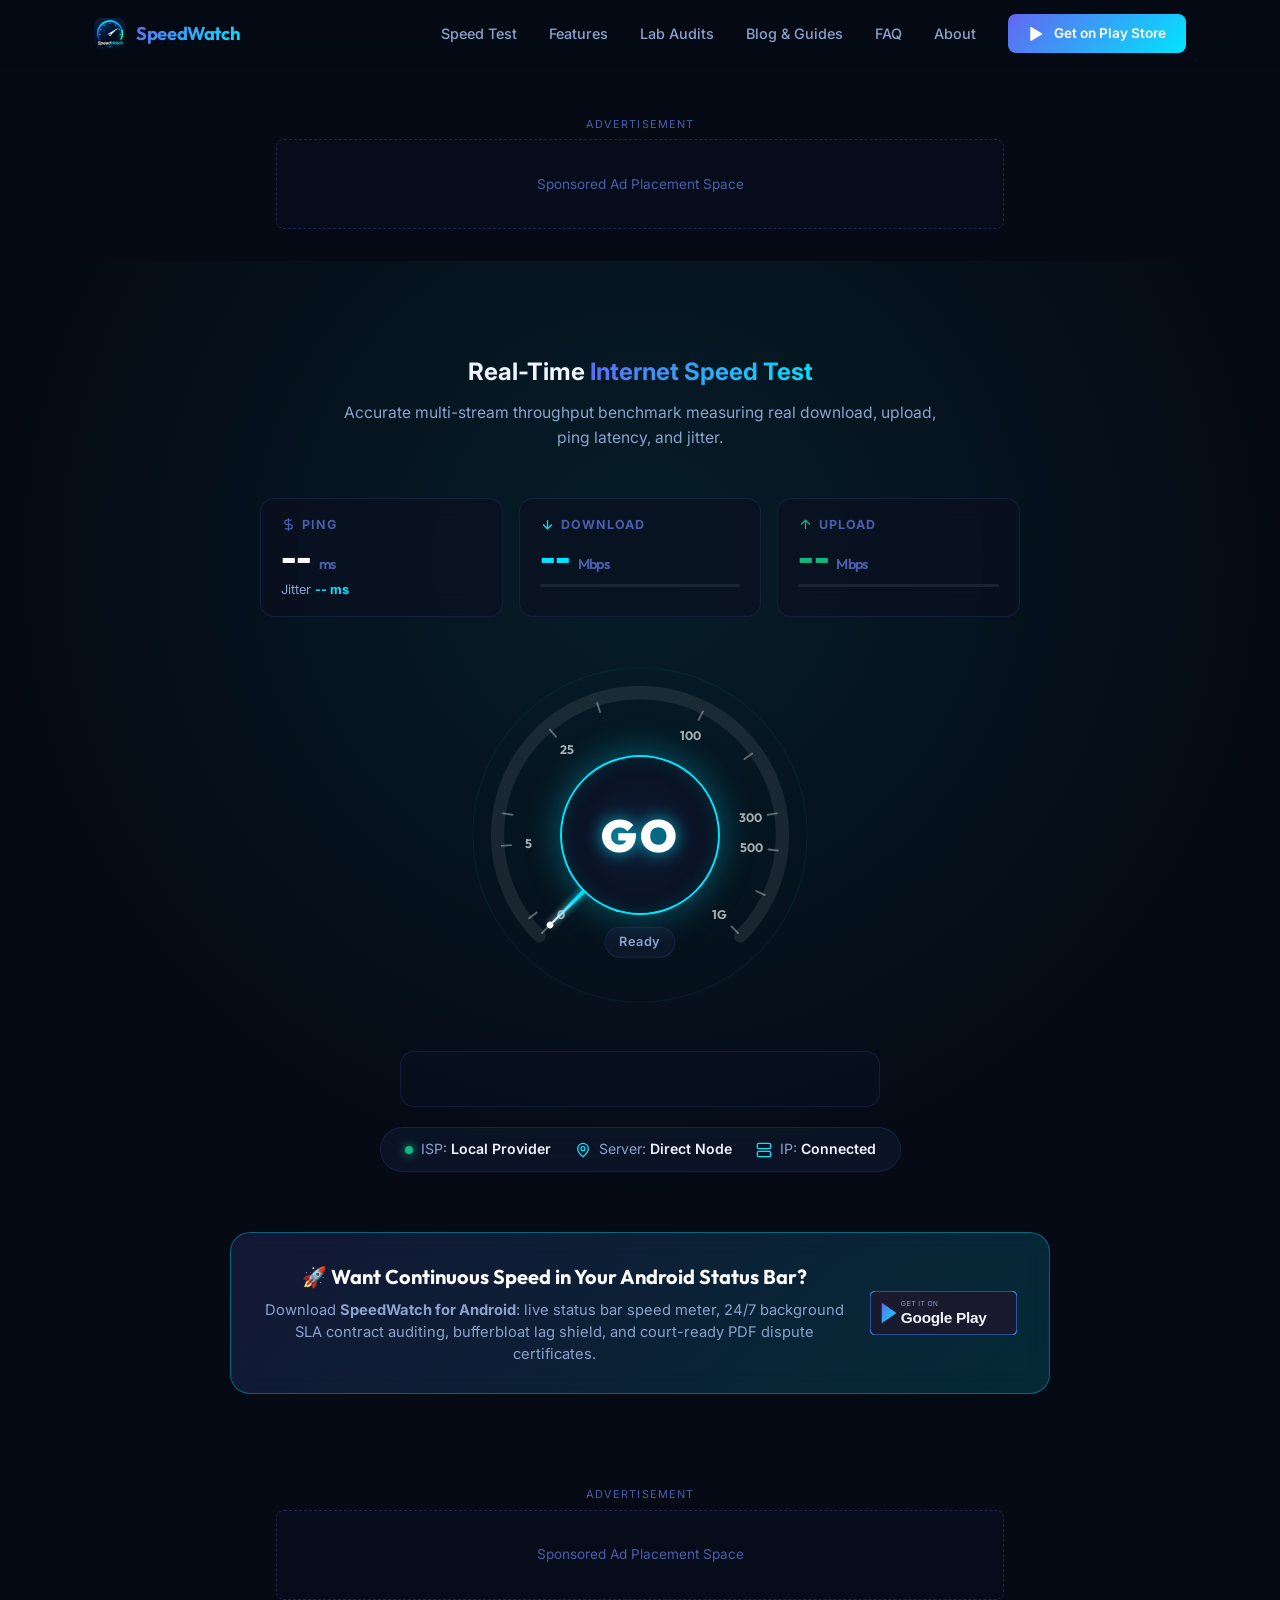
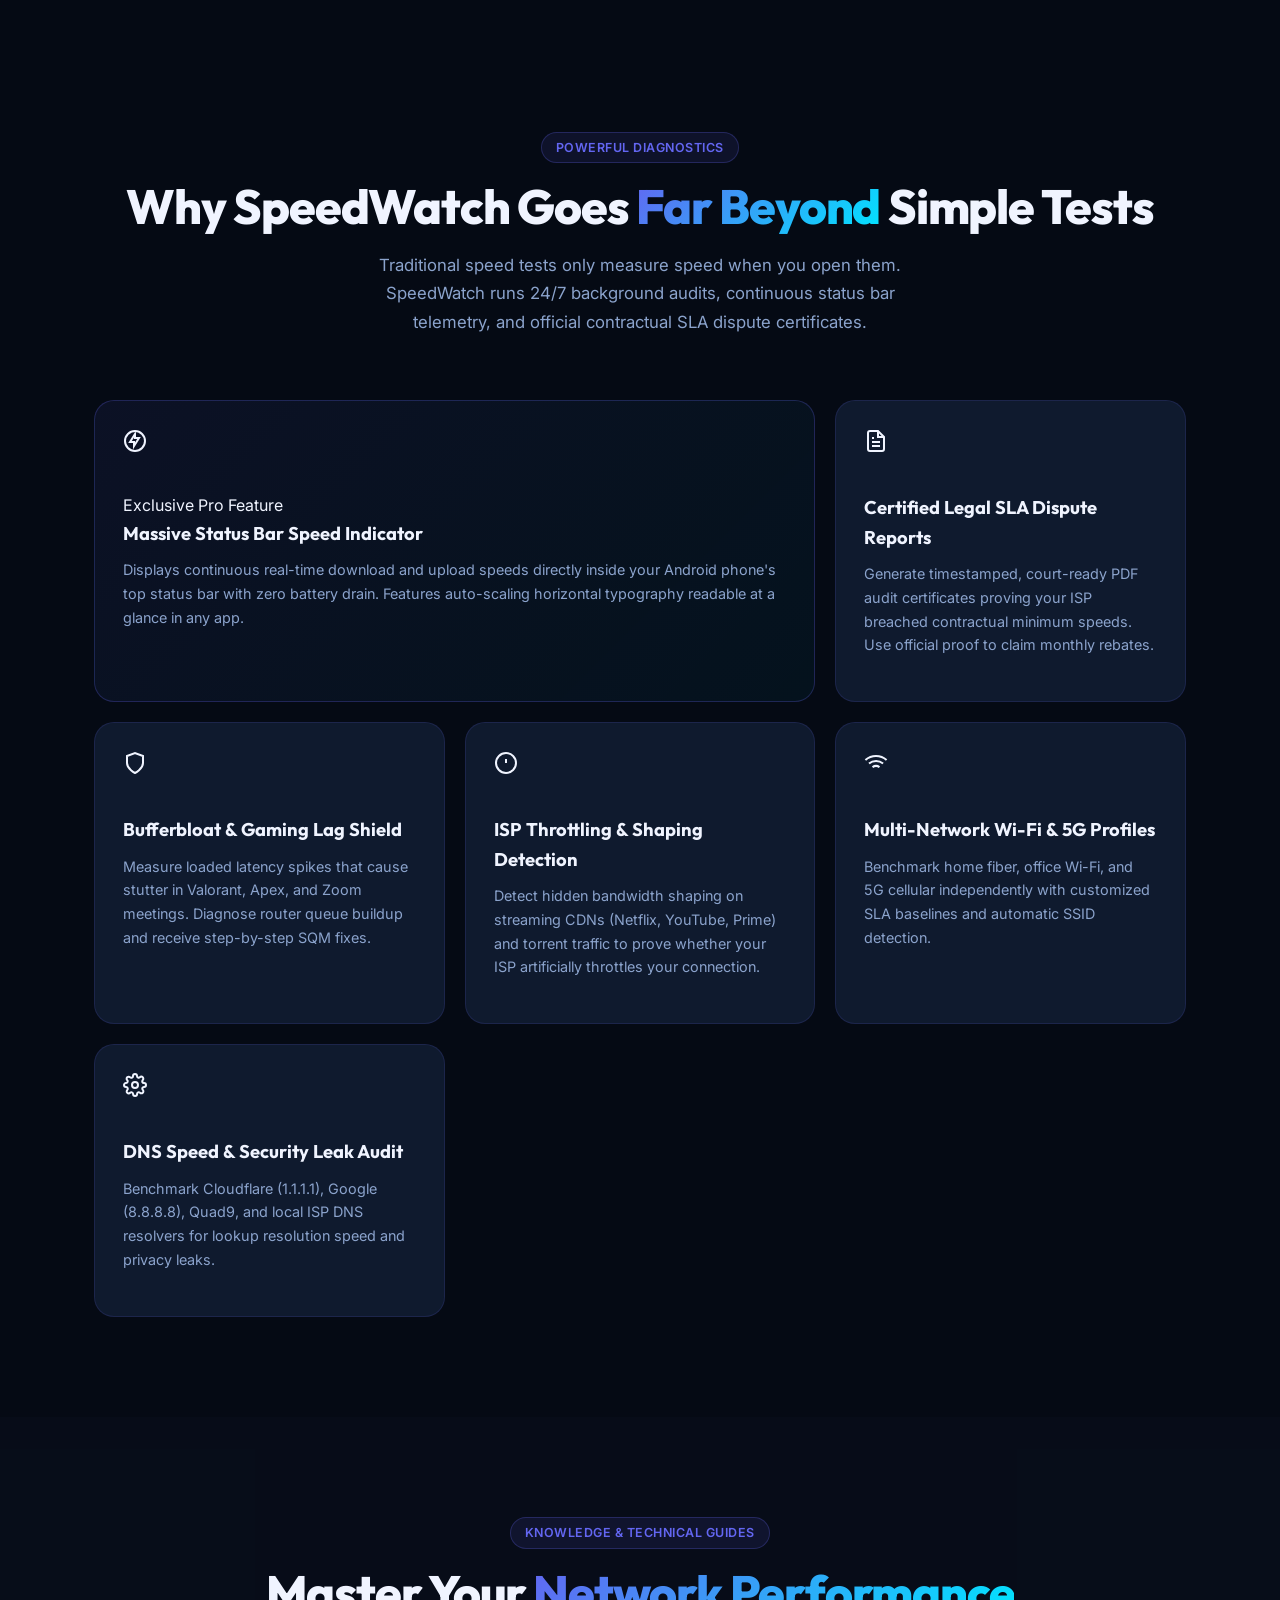
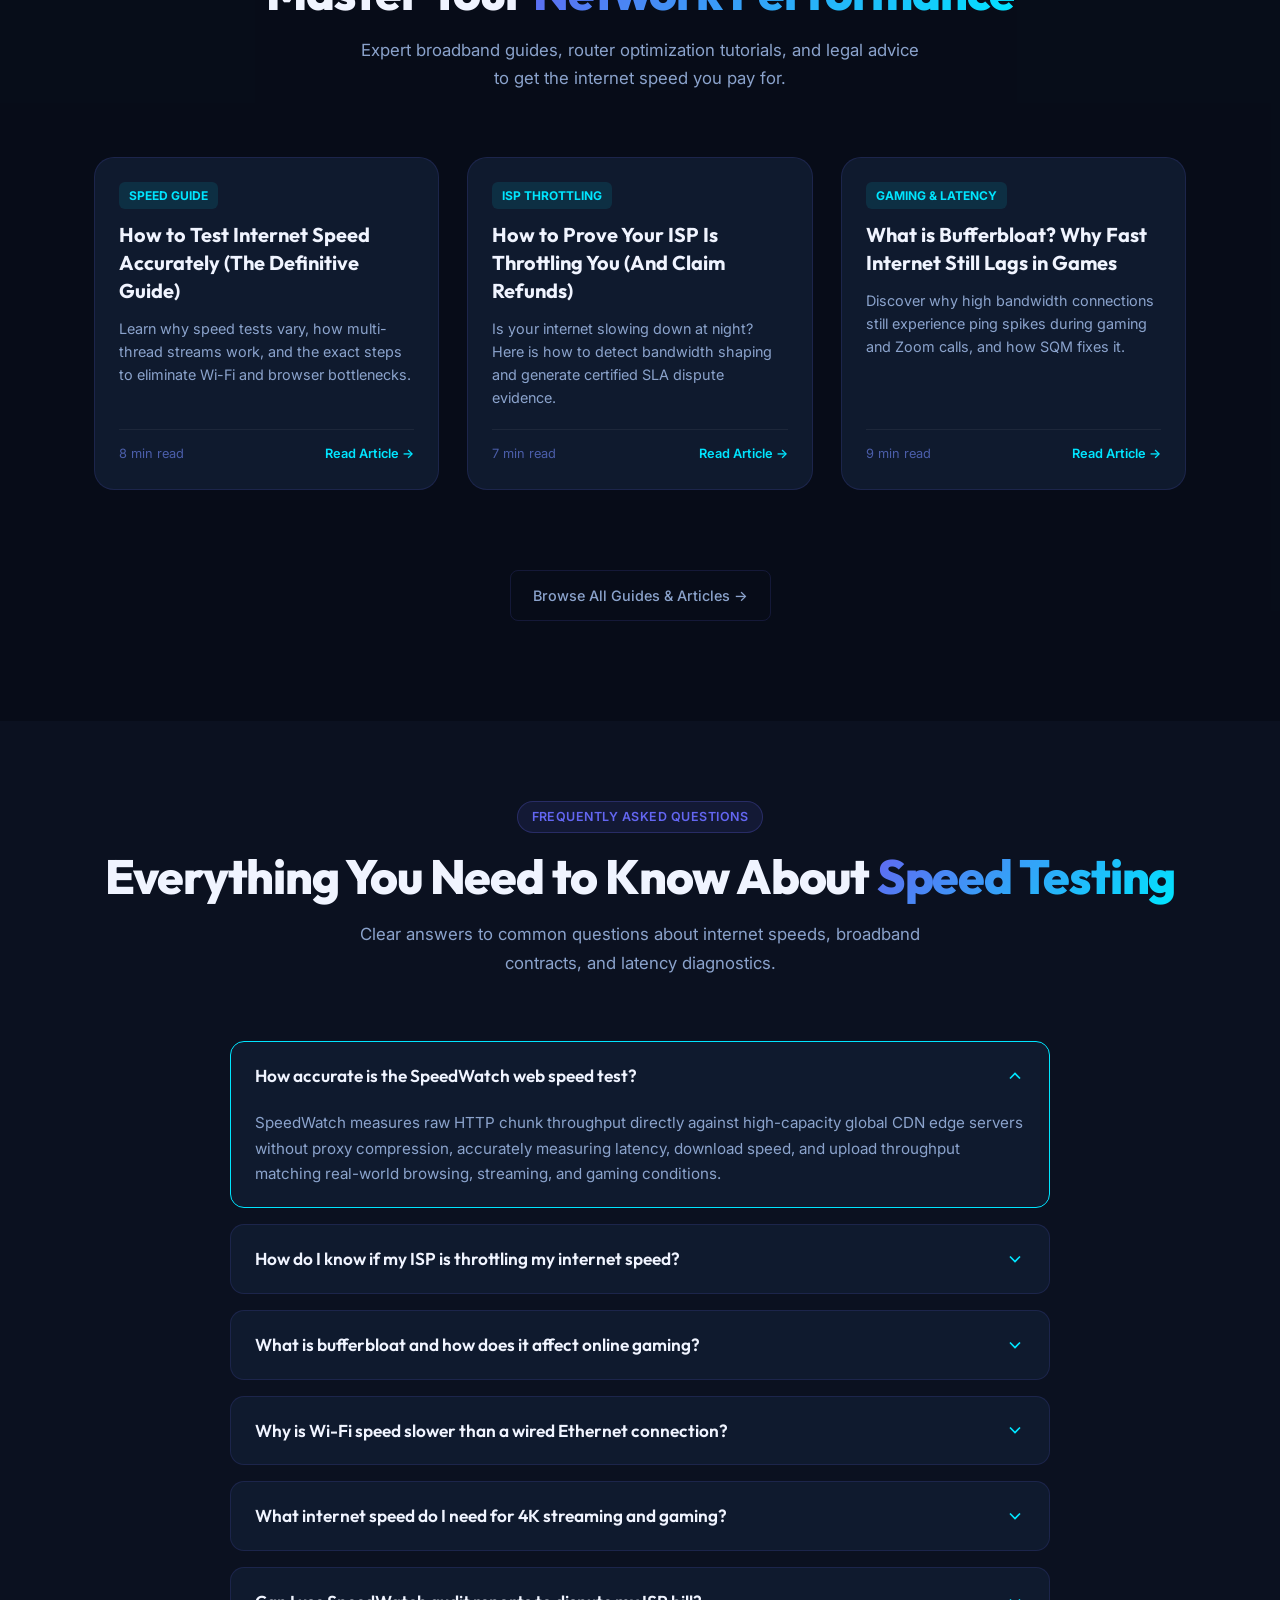
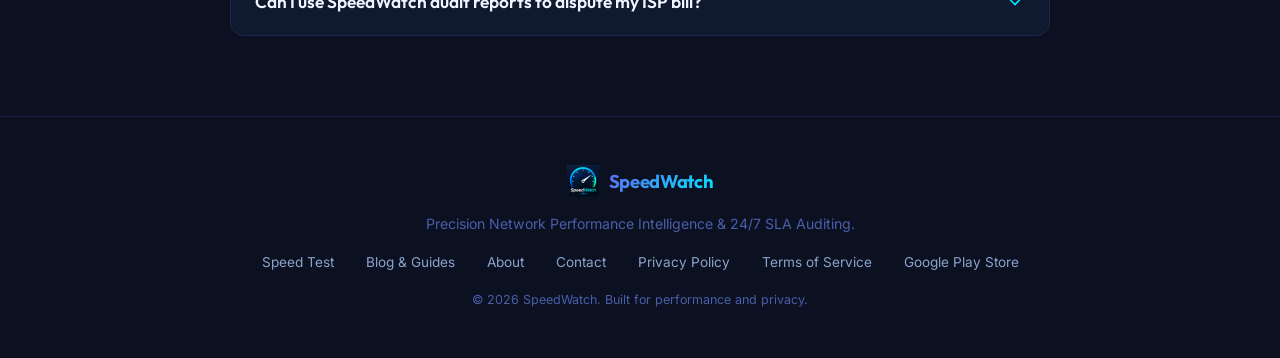
==== commit 798fab16: "feat: major SEO overhaul + speed test UI redesign + blog section - Rebuilt speed test UI to match Sp" ====
--- a/index.html
+++ b/index.html
@@ -1,38 +1,180 @@
 <!DOCTYPE html>
 <html lang="en">
+
 <head>
   <meta charset="UTF-8" />
   <meta name="viewport" content="width=device-width, initial-scale=1.0" />
-  <title>SpeedWatch – Real-Time Network Performance Monitor for Android</title>
-  <meta name="description" content="SpeedWatch is a state-of-the-art Android app for real-time speed testing, ISP throttle detection, bufferbloat analysis, DNS audits, and historical analytics. Download free on Google Play." />
-  <meta name="keywords" content="speed test android, network monitor, ISP throttle detection, bufferbloat, DNS audit, SpeedWatch, WiFi speed test" />
-  <meta property="og:title" content="SpeedWatch – Network Performance Monitor" />
-  <meta property="og:description" content="Real-time speed testing, ISP throttle detection, bufferbloat analysis, and more. Free on Google Play." />
+  
+  <!-- Primary Meta Tags -->
+  <title>SpeedWatch – Free Internet Speed Test &amp; 24/7 Network Monitor</title>
+  <meta name="title" content="SpeedWatch – Free Internet Speed Test &amp; 24/7 Network Monitor" />
+  <meta name="description"
+    content="Test your real internet download, upload, ping, jitter, and bufferbloat in seconds. Benchmark Wi-Fi, 5G, and broadband speeds, detect ISP throttling, and export certified SLA dispute PDF reports. Free on Android." />
+  <meta name="keywords"
+    content="internet speed test, speed test, wifi speed test, broadband speed test, ookla speedtest alternative, bufferbloat test, isp throttle test, 5g speed test, ping test, network monitor android, speedwatch" />
+  <meta name="robots" content="index, follow, max-snippet:-1, max-image-preview:large, max-video-preview:-1" />
+  <link rel="canonical" href="https://speedwatch-app.vercel.app/" />
+  <meta name="author" content="SpeedWatch Team" />
+  <meta name="theme-color" content="#050A14" />
+
+  <!-- Open Graph / Facebook -->
   <meta property="og:type" content="website" />
-  <meta property="og:image" content="assets/icon.png" />
+  <meta property="og:url" content="https://speedwatch-app.vercel.app/" />
+  <meta property="og:title" content="SpeedWatch – Free Internet Speed Test &amp; 24/7 Network Monitor" />
+  <meta property="og:description"
+    content="Accurately test download, upload, ping, and bufferbloat in seconds. Discover if your ISP is delivering promised speeds." />
+  <meta property="og:image" content="https://speedwatch-app.vercel.app/assets/icon.png" />
+  <meta property="og:site_name" content="SpeedWatch" />
+
+  <!-- Twitter / X -->
+  <meta property="twitter:card" content="summary_large_image" />
+  <meta property="twitter:url" content="https://speedwatch-app.vercel.app/" />
+  <meta property="twitter:title" content="SpeedWatch – Free Internet Speed Test &amp; 24/7 Network Monitor" />
+  <meta property="twitter:description"
+    content="Test your real internet speed in seconds. Detect ISP throttling, measure bufferbloat, and monitor 24/7 in your status bar." />
+  <meta property="twitter:image" content="https://speedwatch-app.vercel.app/assets/icon.png" />
+
+  <!-- Icons & Fonts -->
   <link rel="icon" href="assets/icon.png" type="image/png" />
+  <link rel="apple-touch-icon" href="assets/icon.png" />
   <link rel="preconnect" href="https://fonts.googleapis.com" />
   <link rel="preconnect" href="https://fonts.gstatic.com" crossorigin />
-  <link href="https://fonts.googleapis.com/css2?family=Inter:wght@300;400;500;600;700;800;900&family=Outfit:wght@400;500;600;700;800;900&display=swap" rel="stylesheet" />
+  <link
+    href="https://fonts.googleapis.com/css2?family=Inter:wght@300;400;500;600;700;800;900&family=Outfit:wght@400;500;600;700;800;900&display=swap"
+    rel="stylesheet" />
   <link rel="stylesheet" href="style.css" />
+
+  <!-- JSON-LD Structured Data Schemas for Google Search Console -->
+  <script type="application/ld+json">
+  {
+    "@context": "https://schema.org",
+    "@graph": [
+      {
+        "@type": "WebApplication",
+        "@id": "https://speedwatch-app.vercel.app/#webapp",
+        "url": "https://speedwatch-app.vercel.app/",
+        "name": "SpeedWatch Online Internet Speed Test",
+        "applicationCategory": "UtilitiesApplication",
+        "operatingSystem": "All",
+        "browserRequirements": "Requires HTML5 and JavaScript support",
+        "description": "Professional in-browser broadband speed test calculating download speed, upload speed, latency ping, and jitter over edge servers.",
+        "offers": {
+          "@type": "Offer",
+          "price": "0",
+          "priceCurrency": "USD"
+        }
+      },
+      {
+        "@type": "SoftwareApplication",
+        "@id": "https://speedwatch-app.vercel.app/#androidapp",
+        "name": "SpeedWatch – Network Performance Monitor",
+        "operatingSystem": "Android 8.0 and up",
+        "applicationCategory": "UtilitiesApplication",
+        "downloadUrl": "https://play.google.com/store/apps/details?id=com.speedwatch.app",
+        "offers": {
+          "@type": "Offer",
+          "price": "0",
+          "priceCurrency": "USD"
+        },
+        "aggregateRating": {
+          "@type": "AggregateRating",
+          "ratingValue": "4.9",
+          "ratingCount": "1280"
+        }
+      },
+      {
+        "@type": "Organization",
+        "@id": "https://speedwatch-app.vercel.app/#organization",
+        "name": "SpeedWatch",
+        "url": "https://speedwatch-app.vercel.app/",
+        "logo": "https://speedwatch-app.vercel.app/assets/icon.png",
+        "contactPoint": {
+          "@type": "ContactPoint",
+          "email": "cartoonworld7sb@gmail.com",
+          "contactType": "customer support"
+        }
+      },
+      {
+        "@type": "FAQPage",
+        "@id": "https://speedwatch-app.vercel.app/#faq",
+        "mainEntity": [
+          {
+            "@type": "Question",
+            "name": "How accurate is the SpeedWatch web speed test?",
+            "acceptedAnswer": {
+              "@type": "Answer",
+              "text": "SpeedWatch measures raw HTTP chunk throughput directly against high-capacity global CDN edge servers without proxy compression, accurately measuring latency, download speed, and upload throughput matching real-world browsing, streaming, and gaming conditions."
+            }
+          },
+          {
+            "@type": "Question",
+            "name": "How do I know if my ISP is throttling my internet speed?",
+            "acceptedAnswer": {
+              "@type": "Answer",
+              "text": "ISP throttling commonly occurs during peak evening hours or on specific traffic types like video streaming and gaming. If your speed drops significantly below your contracted plan tier or fluctuates heavily, run diagnostic tests across different hours. The SpeedWatch Android app automates this with 24/7 background audits and official legal PDF dispute certificates."
+            }
+          },
+          {
+            "@type": "Question",
+            "name": "What is bufferbloat and how does it affect online gaming?",
+            "acceptedAnswer": {
+              "@type": "Answer",
+              "text": "Bufferbloat occurs when your router queues excessive packets during active downloads or uploads, causing severe latency spikes (lag). Even with 500 Mbps download, high bufferbloat creates rubber-banding in competitive games and frozen video on Zoom calls."
+            }
+          },
+          {
+            "@type": "Question",
+            "name": "Why is Wi-Fi speed slower than a wired Ethernet connection?",
+            "acceptedAnswer": {
+              "@type": "Answer",
+              "text": "Wi-Fi is subject to radio frequency interference from neighboring routers, physical wall attenuation, and protocol overhead. Ethernet provides a dedicated full-duplex shielded copper connection, typically delivering 20% to 50% faster real throughput with near-zero packet loss."
+            }
+          },
+          {
+            "@type": "Question",
+            "name": "What internet speed do I need for 4K streaming and gaming?",
+            "acceptedAnswer": {
+              "@type": "Answer",
+              "text": "A single 4K HDR video stream requires 25 Mbps continuous bandwidth. For households with multiple screens, smart TVs, and remote workers, 100–300 Mbps is recommended. For gaming, ping latency under 30 ms and jitter under 3 ms matter much more than raw download speed."
+            }
+          },
+          {
+            "@type": "Question",
+            "name": "Can I use SpeedWatch audit reports to dispute my ISP bill?",
+            "acceptedAnswer": {
+              "@type": "Answer",
+              "text": "Yes! The SpeedWatch Android app generates court-ready, timestamped, verified PDF SLA audit certificates proving contracted speed breaches, which users successfully submit to ISPs (Comcast, Spectrum, AT&T, Verizon) and regulatory bodies to claim monthly bill credits."
+            }
+          }
+        ]
+      }
+    ]
+  }
+  </script>
 </head>
+
 <body>
 
   <!-- ===== NAVBAR ===== -->
   <nav class="navbar" id="navbar">
     <div class="nav-inner">
-      <a href="#" class="nav-brand" aria-label="SpeedWatch Home">
+      <a href="/" class="nav-brand" aria-label="SpeedWatch Home">
         <img src="assets/icon.png" alt="SpeedWatch logo" class="nav-logo" />
         <span class="nav-wordmark">SpeedWatch</span>
       </a>
       <ul class="nav-links" role="navigation" aria-label="Main navigation">
+        <li><a href="#speedtest" id="nav-speedtest">Speed Test</a></li>
         <li><a href="#features" id="nav-features">Features</a></li>
-        <li><a href="#lab" id="nav-lab">Lab Tests</a></li>
-        <li><a href="#premium" id="nav-premium">Pro</a></li>
-        <li><a href="#privacy" id="nav-privacy">Privacy</a></li>
+        <li><a href="#lab" id="nav-lab">Lab Audits</a></li>
+        <li><a href="/blog/" id="nav-blog">Blog &amp; Guides</a></li>
+        <li><a href="#faq" id="nav-faq">FAQ</a></li>
+        <li><a href="about.html" id="nav-about">About</a></li>
       </ul>
-      <a href="https://play.google.com/store/apps/details?id=com.speedwatch.app" class="btn-nav-cta" id="nav-cta" target="_blank" rel="noopener">
-        <svg width="18" height="18" viewBox="0 0 24 24" fill="currentColor" aria-hidden="true"><path d="M3 20.5v-17c0-.83 1-1.3 1.6-.78l14 8.5c.53.32.53 1.04 0 1.36l-14 8.5c-.6.52-1.6.05-1.6-.78z"/></svg>
+      <a href="https://play.google.com/store/apps/details?id=com.speedwatch.app" class="btn-nav-cta" id="nav-cta"
+        target="_blank" rel="noopener">
+        <svg width="18" height="18" viewBox="0 0 24 24" fill="currentColor" aria-hidden="true">
+          <path d="M3 20.5v-17c0-.83 1-1.3 1.6-.78l14 8.5c.53.32.53 1.04 0 1.36l-14 8.5c-.6.52-1.6.05-1.6-.78z" />
+        </svg>
         Get on Play Store
       </a>
       <button class="hamburger" id="hamburger" aria-label="Open menu" aria-expanded="false">
@@ -40,512 +182,541 @@
       </button>
     </div>
     <div class="mobile-menu" id="mobile-menu" aria-hidden="true">
+      <a href="#speedtest">Speed Test</a>
       <a href="#features">Features</a>
-      <a href="#lab">Lab Tests</a>
-      <a href="#premium">Pro</a>
-      <a href="#privacy">Privacy</a>
-      <a href="https://play.google.com/store/apps/details?id=com.speedwatch.app" target="_blank" rel="noopener" class="mobile-cta">Get on Play Store</a>
+      <a href="#lab">Lab Audits</a>
+      <a href="/blog/">Blog &amp; Guides</a>
+      <a href="#faq">FAQ</a>
+      <a href="about.html">About SpeedWatch</a>
+      <a href="contact.html">Contact &amp; Support</a>
+      <a href="https://play.google.com/store/apps/details?id=com.speedwatch.app" target="_blank" rel="noopener"
+        class="mobile-cta">Download Android App</a>
     </div>
   </nav>
 
-  <!-- ===== HERO ===== -->
-  <section class="hero" id="hero" aria-labelledby="hero-heading">
-    <div class="hero-bg-orbs" aria-hidden="true">
-      <div class="orb orb-1"></div>
-      <div class="orb orb-2"></div>
-      <div class="orb orb-3"></div>
-    </div>
-    <div class="hero-grid-lines" aria-hidden="true"></div>
-
-    <div class="container hero-inner">
-      <div class="hero-text">
-        <div class="hero-badge">
-          <span class="badge-dot"></span>
-          Network Performance Monitor
-        </div>
-        <h1 id="hero-heading">
-          Know Your True<br/>
-          <span class="gradient-text">Internet Speed</span>
+  <!-- ===== ADSENSE LEADERBOARD (TOP) ===== -->
+  <div class="container" style="padding-top: calc(var(--nav-h) + 16px);">
+    <div class="ad-slot-container">
+      <div class="ad-label">Advertisement</div>
+      <div class="ad-box ad-leaderboard" id="ad-top-leaderboard">
+        <!-- Google AdSense Ad Slot (Responsive Leaderboard 728x90) -->
+        <span>Sponsored Ad Placement Space</span>
+      </div>
+    </div>
+  </div>
+
+  <!-- ===== SPEEDTEST.NET-STYLE HERO INTERACTIVE ENGINE ===== -->
+  <section class="speedtest-section" id="speedtest" aria-labelledby="speedtest-title">
+    <div class="container speedtest-arena">
+
+      <header class="speedtest-header">
+        <h1 id="speedtest-title" style="margin-bottom: 8px;">
+          Real-Time <span class="gradient-text">Internet Speed Test</span>
         </h1>
-        <p class="hero-sub">
-          SpeedWatch measures download, upload, latency &amp; jitter in real time — then goes deeper with ISP throttle detection, bufferbloat analysis, and DNS audits. Built for Android with Jetpack Compose.
+        <p style="color: var(--text-secondary); max-width: 620px; margin: 0 auto 28px; font-size: 0.98rem;">
+          Accurate multi-stream throughput benchmark measuring real download, upload, ping latency, and jitter.
         </p>
-        <div class="hero-actions">
-          <a href="https://play.google.com/store/apps/details?id=com.speedwatch.app"
-             id="hero-play-btn"
-             class="btn-primary"
-             target="_blank" rel="noopener"
-             aria-label="Download SpeedWatch on Google Play">
-            <img src="assets/google-play-badge.svg" alt="Get it on Google Play" class="play-badge" />
+      </header>
+
+      <!-- Top Primary 3-Metrics Display (Speedtest.net style) -->
+      <div class="speedtest-top-metrics">
+        <!-- Ping & Jitter Card -->
+        <div class="metric-card" id="metric-ping-card">
+          <div class="metric-card-label">
+            <svg width="15" height="15" viewBox="0 0 24 24" fill="none" stroke="currentColor" stroke-width="2">
+              <path d="M12 2v20M17 5H9.5a3.5 3.5 0 0 0 0 7h5a3.5 3.5 0 0 1 0 7H6"/>
+            </svg>
+            PING
+          </div>
+          <div class="metric-card-val"><span id="ping-value">--</span> <small class="metric-unit">ms</small></div>
+          <div class="metric-card-sub">Jitter <strong id="jitter-value">-- ms</strong></div>
+        </div>
+
+        <!-- Download Card -->
+        <div class="metric-card" id="metric-download-card">
+          <div class="metric-card-label">
+            <svg width="15" height="15" viewBox="0 0 24 24" fill="none" stroke="#00E5FF" stroke-width="2">
+              <path d="M12 5v14M19 12l-7 7-7-7"/>
+            </svg>
+            DOWNLOAD
+          </div>
+          <div class="metric-card-val" style="color: #00E5FF;"><span id="download-value">--</span> <small class="metric-unit">Mbps</small></div>
+          <div class="metric-progress-line"><div class="metric-progress-fill" id="dl-progress-fill"></div></div>
+        </div>
+
+        <!-- Upload Card -->
+        <div class="metric-card" id="metric-upload-card">
+          <div class="metric-card-label">
+            <svg width="15" height="15" viewBox="0 0 24 24" fill="none" stroke="#10B981" stroke-width="2">
+              <path d="M12 19V5M5 12l7-7 7 7"/>
+            </svg>
+            UPLOAD
+          </div>
+          <div class="metric-card-val" style="color: #10B981;"><span id="upload-value">--</span> <small class="metric-unit">Mbps</small></div>
+          <div class="metric-progress-line"><div class="metric-progress-fill" id="ul-progress-fill"></div></div>
+        </div>
+      </div>
+
+      <!-- Central Speedometer Gauge (Speedtest.net style) -->
+      <div class="gauge-wrapper" id="speedtest-container">
+        <svg class="gauge-svg" viewBox="0 0 400 400" aria-hidden="true">
+          <defs>
+            <linearGradient id="cyan-indigo-gradient" x1="0%" y1="0%" x2="100%" y2="100%">
+              <stop offset="0%" stop-color="#6366F1" />
+              <stop offset="50%" stop-color="#00E5FF" />
+              <stop offset="100%" stop-color="#10B981" />
+            </linearGradient>
+            <linearGradient id="needle-gradient" x1="0%" y1="100%" x2="0%" y2="0%">
+              <stop offset="0%" stop-color="rgba(0, 229, 255, 0.2)" />
+              <stop offset="70%" stop-color="#00E5FF" />
+              <stop offset="100%" stop-color="#FFFFFF" />
+            </linearGradient>
+            <filter id="needle-glow" x="-50%" y="-50%" width="200%" height="200%">
+              <feGaussianBlur in="SourceGraphic" stdDeviation="4" result="blur" />
+              <feMerge>
+                <feMergeNode in="blur" />
+                <feMergeNode in="SourceGraphic" />
+              </feMerge>
+            </filter>
+          </defs>
+
+          <!-- Outer Glow Track -->
+          <circle class="gauge-outer-ring" cx="200" cy="200" r="176" />
+
+          <!-- Background 270-deg Track (Arc: 706.86, Gap: 235.62, Radius: 150) -->
+          <circle class="gauge-track" cx="200" cy="200" r="150"
+            stroke-dasharray="706.86 235.62"
+            stroke-dashoffset="0"
+            transform="rotate(135 200 200)" />
+
+          <!-- Dynamic Active Arc (Circumference: 942.48) -->
+          <circle class="gauge-arc" id="gauge-arc" cx="200" cy="200" r="150"
+            stroke-dasharray="942.48"
+            stroke-dashoffset="942.48"
+            transform="rotate(135 200 200)" />
+
+          <!-- Dial Tick Lines & Numbers (Non-linear Scale) -->
+          <g class="gauge-ticks">
+            <line x1="103.8" y1="296.2" x2="96.8" y2="303.2" class="gauge-tick-line" />
+            <line x1="91.2" y1="281.7" x2="83.2" y2="287.7" class="gauge-tick-line" />
+            <line x1="64.4" y1="210.7" x2="54.5" y2="211.5" class="gauge-tick-line" />
+            <line x1="65.7" y1="178.7" x2="55.8" y2="177.2" class="gauge-tick-line" />
+            <line x1="111.7" y1="96.6" x2="105.2" y2="89.0" class="gauge-tick-line" />
+            <line x1="158.0" y1="70.7" x2="154.9" y2="61.1" class="gauge-tick-line" />
+            <line x1="261.7" y1="78.8" x2="266.3" y2="69.9" class="gauge-tick-line" />
+            <line x1="310.0" y1="120.1" x2="318.1" y2="114.2" class="gauge-tick-line" />
+            <line x1="334.3" y1="178.7" x2="344.2" y2="177.2" class="gauge-tick-line" />
+            <line x1="335.1" y1="215.2" x2="345.1" y2="216.3" class="gauge-tick-line" />
+            <line x1="322.5" y1="259.0" x2="331.5" y2="263.3" class="gauge-tick-line" />
+            <line x1="296.2" y1="296.2" x2="303.2" y2="303.2" class="gauge-tick-line" />
+            <text x="116.6" y="283.4">0</text>
+            <text x="82.4" y="209.3">5</text>
+            <text x="123.4" y="110.3">25</text>
+            <text x="253.6" y="94.9">100</text>
+            <text x="316.5" y="181.5">300</text>
+            <text x="317.3" y="213.2">500</text>
+            <text x="283.4" y="283.4">1G</text>
+          </g>
+
+          <!-- Needle Indicator -->
+          <g class="gauge-needle" id="gauge-needle">
+            <polygon points="196,200 204,200 201,66 199,66" fill="url(#needle-gradient)" filter="url(#needle-glow)" />
+            <circle cx="200" cy="66" r="3.5" fill="#FFFFFF" />
+            <circle cx="200" cy="200" r="16" class="gauge-hub" />
+            <circle cx="200" cy="200" r="6" fill="#00E5FF" />
+          </g>
+        </svg>
+
+        <!-- Center Interactive "GO" Button (Idle State) -->
+        <button class="btn-speedtest-go" id="speedtest-start-btn" aria-label="Start Speed Test">
+          <span class="go-pulse-ring"></span>
+          <span class="go-text">GO</span>
+        </button>
+
+        <!-- Central Digital Readout (Testing State) -->
+        <div class="gauge-center-readout" id="gauge-readout">
+          <span class="gauge-digital-speed" id="live-speed-value">0.0</span>
+          <span class="gauge-digital-unit" id="live-speed-unit">Mbps</span>
+          <div class="test-phase-badge" id="test-phase-label">Ready</div>
+        </div>
+      </div>
+
+      <!-- Real-Time Sparkline Waveform Canvas -->
+      <div class="sparkline-container">
+        <canvas id="speed-sparkline-canvas" width="480" height="56"></canvas>
+      </div>
+
+      <!-- Telemetry Info Bar (Client ISP, Server, IP) -->
+      <div class="speedtest-telemetry-bar">
+        <div class="telemetry-item">
+          <span class="telemetry-dot"></span>
+          <span>ISP: <strong id="isp-name-value">Detecting Network...</strong></span>
+        </div>
+        <div class="telemetry-item">
+          <svg width="16" height="16" viewBox="0 0 24 24" fill="none" stroke="currentColor" stroke-width="2">
+            <path d="M12 2a8 8 0 0 0-8 8c0 5.25 8 12 8 12s8-6.75 8-12a8 8 0 0 0-8-8z"/>
+            <circle cx="12" cy="10" r="3"/>
+          </svg>
+          <span>Server: <strong id="server-location-value">Global Edge Network</strong></span>
+        </div>
+        <div class="telemetry-item">
+          <svg width="16" height="16" viewBox="0 0 24 24" fill="none" stroke="currentColor" stroke-width="2">
+            <rect x="2" y="2" width="20" height="8" rx="2" ry="2"/>
+            <rect x="2" y="14" width="20" height="8" rx="2" ry="2"/>
+            <line x1="6" y1="6" x2="6.01" y2="6"/>
+            <line x1="6" y1="18" x2="6.01" y2="18"/>
+          </svg>
+          <span>IP: <strong id="client-ip-value">Detecting...</strong></span>
+        </div>
+      </div>
+
+      <!-- Test Completed Results Summary Card -->
+      <div class="speedtest-results-card is-hidden" id="speedtest-results-card">
+        <div class="result-card-header">
+          <div>
+            <div class="result-card-title">Network Audit Summary</div>
+            <div style="font-size: 0.85rem; color: var(--text-muted); margin-top: 4px;">Measured against Cloudflare Global Edge</div>
+          </div>
+          <div class="result-grade-badge" id="result-grade-badge">
+            <span class="badge-grade">A+</span>
+            <span class="badge-label">Broadband Certified</span>
+          </div>
+        </div>
+
+        <!-- Results Metrics Breakdown Grid -->
+        <div class="result-metrics-summary">
+          <div class="result-metric-item">
+            <span class="result-metric-label">Download</span>
+            <div class="result-metric-value" style="color: #00E5FF;"><strong id="res-download-val">--</strong> <small>Mbps</small></div>
+          </div>
+          <div class="result-metric-item">
+            <span class="result-metric-label">Upload</span>
+            <div class="result-metric-value" style="color: #10B981;"><strong id="res-upload-val">--</strong> <small>Mbps</small></div>
+          </div>
+          <div class="result-metric-item">
+            <span class="result-metric-label">Ping</span>
+            <div class="result-metric-value"><strong id="res-ping-val">--</strong> <small>ms</small></div>
+          </div>
+          <div class="result-metric-item">
+            <span class="result-metric-label">Jitter</span>
+            <div class="result-metric-value"><strong id="res-jitter-val">--</strong> <small>ms</small></div>
+          </div>
+        </div>
+
+        <p style="font-size: 0.95rem; color: var(--text-secondary); line-height: 1.6; margin-bottom: 20px;">
+          Your connection was benchmarked with high precision. For persistent 24/7 background auditing and official court-ready SLA breach dispute PDF reports, get the SpeedWatch Android app.
+        </p>
+
+        <div class="result-actions">
+          <button class="btn-primary" id="speedtest-restart-btn">Test Again ↺</button>
+          <button class="btn-ghost" id="speedtest-share-btn">Share Result 🔗</button>
+        </div>
+      </div>
+
+      <!-- Conversion Box: Web Test -> Android App -->
+      <div class="app-conversion-box">
+        <div class="app-conversion-content">
+          <h4>🚀 Want Continuous Speed in Your Android Status Bar?</h4>
+          <p>
+            Download <strong>SpeedWatch for Android</strong>: live status bar speed meter, 24/7 background SLA contract auditing, bufferbloat lag shield, and court-ready PDF dispute certificates.
+          </p>
+        </div>
+        <div class="app-conversion-cta">
+          <a href="https://play.google.com/store/apps/details?id=com.speedwatch.app" target="_blank" rel="noopener"
+            class="btn-primary" aria-label="Get SpeedWatch on Google Play">
+            <img src="assets/google-play-badge.svg" alt="Get it on Google Play" style="height: 44px;" />
           </a>
-          <a href="#features" class="btn-ghost" id="hero-learn-more">Learn More →</a>
-        </div>
-        <div class="hero-stats" role="list">
-          <div class="stat" role="listitem">
-            <span class="stat-value">4</span>
-            <span class="stat-label">Core Metrics</span>
-          </div>
-          <div class="stat-divider" aria-hidden="true"></div>
-          <div class="stat" role="listitem">
-            <span class="stat-value">3</span>
-            <span class="stat-label">Lab Tests</span>
-          </div>
-          <div class="stat-divider" aria-hidden="true"></div>
-          <div class="stat" role="listitem">
-            <span class="stat-value">Free</span>
-            <span class="stat-label">To Download</span>
-          </div>
-        </div>
-      </div>
-
-      <div class="hero-visual" aria-hidden="true">
-        <div class="phone-mockup">
-          <div class="phone-frame">
-            <div class="phone-screen">
-              <div class="screen-topbar">
-                <span class="screen-title">SpeedWatch</span>
-                <div class="screen-icons">
-                  <svg width="16" height="16" viewBox="0 0 24 24" fill="#7C93FF"><path d="M12 2C6.48 2 2 6.48 2 12s4.48 10 10 10 10-4.48 10-10S17.52 2 12 2zm-1 15v-4H7l5-8v4h4l-5 8z"/></svg>
-                </div>
-              </div>
-              <div class="screen-network-chip">
-                <span class="chip-dot"></span>
-                Connected &amp; Validated · Wi-Fi 5GHz
-              </div>
-
-              <!-- Speedometer SVG -->
-              <div class="speedometer-wrap">
-                <svg class="speedometer-svg" viewBox="0 0 200 140" xmlns="http://www.w3.org/2000/svg">
-                  <defs>
-                    <linearGradient id="arcGrad" x1="0%" y1="0%" x2="100%" y2="0%">
-                      <stop offset="0%" stop-color="#6366F1"/>
-                      <stop offset="100%" stop-color="#00E5FF"/>
-                    </linearGradient>
-                    <filter id="glow">
-                      <feGaussianBlur stdDeviation="3" result="blur"/>
-                      <feMerge><feMergeNode in="blur"/><feMergeNode in="SourceGraphic"/></feMerge>
-                    </filter>
-                  </defs>
-                  <!-- Background arc -->
-                  <path d="M 24 115 A 76 76 0 1 1 176 115" stroke="#1E2A4A" stroke-width="14" fill="none" stroke-linecap="round"/>
-                  <!-- Speed arc (animated) -->
-                  <path class="speed-arc" d="M 24 115 A 76 76 0 1 1 176 115" stroke="url(#arcGrad)" stroke-width="14" fill="none" stroke-linecap="round" filter="url(#glow)" stroke-dasharray="240" stroke-dashoffset="60"/>
-                  <!-- Needle -->
-                  <line class="needle" x1="100" y1="100" x2="148" y2="44" stroke="#00E5FF" stroke-width="2.5" stroke-linecap="round" filter="url(#glow)"/>
-                  <circle cx="100" cy="100" r="5" fill="#00E5FF" filter="url(#glow)"/>
-                  <!-- Labels -->
-                  <text x="26" y="130" fill="#4B5EAA" font-size="9" text-anchor="middle" font-family="Inter">0</text>
-                  <text x="100" y="22" fill="#4B5EAA" font-size="9" text-anchor="middle" font-family="Inter">50</text>
-                  <text x="174" y="130" fill="#4B5EAA" font-size="9" text-anchor="middle" font-family="Inter">100</text>
-                </svg>
-                <div class="speed-readout">
-                  <span class="speed-value">87.3</span>
-                  <span class="speed-unit">Mbps</span>
-                </div>
-              </div>
-
-              <div class="screen-metrics">
-                <div class="metric-chip">
-                  <span class="metric-label">↓ Download</span>
-                  <span class="metric-val">87.3</span>
-                  <span class="metric-unit">Mbps</span>
-                </div>
-                <div class="metric-chip">
-                  <span class="metric-label">↑ Upload</span>
-                  <span class="metric-val">45.1</span>
-                  <span class="metric-unit">Mbps</span>
-                </div>
-                <div class="metric-chip">
-                  <span class="metric-label">⟳ Ping</span>
-                  <span class="metric-val">12</span>
-                  <span class="metric-unit">ms</span>
-                </div>
-                <div class="metric-chip">
-                  <span class="metric-label">≈ Jitter</span>
-                  <span class="metric-val">3</span>
-                  <span class="metric-unit">ms</span>
-                </div>
-              </div>
-
-              <div class="stability-badge">Stability: Rock Solid 🟢</div>
-
-              <button class="screen-test-btn" aria-label="Start speed test">Start Speed Test</button>
-            </div>
-          </div>
-          <div class="phone-reflection" aria-hidden="true"></div>
-        </div>
-      </div>
-    </div>
-
-    <div class="hero-scroll-hint" aria-hidden="true">
-      <span>Scroll to explore</span>
-      <div class="scroll-arrow"></div>
+        </div>
+      </div>
+
     </div>
   </section>
 
-  <!-- ===== FEATURES ===== -->
-  <section class="section features" id="features" aria-labelledby="features-heading">
+  <!-- ===== MID-CONTENT AD SLOT ===== -->
+  <div class="container">
+    <div class="ad-slot-container">
+      <div class="ad-label">Advertisement</div>
+      <div class="ad-box ad-leaderboard" id="ad-mid-banner">
+        <span>Sponsored Ad Placement Space</span>
+      </div>
+    </div>
+  </div>
+
+  <!-- ===== CORE APP FEATURES ===== -->
+  <section class="section" id="features" aria-labelledby="features-heading">
     <div class="container">
       <div class="section-header">
-        <span class="section-tag">Core Features</span>
-        <h2 id="features-heading">Everything You Need to<br/><span class="gradient-text">Understand Your Network</span></h2>
-        <p class="section-sub">SpeedWatch goes beyond a basic speed test — it gives you real insight into what your internet connection is actually doing.</p>
-      </div>
-
-      <div class="features-grid" role="list">
-
-        <div class="feature-card feature-card--highlight" role="listitem">
-          <div class="feature-icon" aria-hidden="true">
-            <svg viewBox="0 0 48 48" fill="none" xmlns="http://www.w3.org/2000/svg">
-              <circle cx="24" cy="24" r="22" stroke="url(#fi1)" stroke-width="2"/>
-              <path d="M8 36 Q24 10 40 22" stroke="url(#fi1)" stroke-width="2.5" stroke-linecap="round" fill="none"/>
-              <line x1="24" y1="24" x2="36" y2="14" stroke="#00E5FF" stroke-width="2" stroke-linecap="round"/>
-              <circle cx="24" cy="24" r="3" fill="#00E5FF"/>
-              <defs><linearGradient id="fi1" x1="0" y1="0" x2="48" y2="48" gradientUnits="userSpaceOnUse"><stop stop-color="#6366F1"/><stop offset="1" stop-color="#00E5FF"/></linearGradient></defs>
-            </svg>
-          </div>
-          <h3>Live Speed Test</h3>
-          <p>Animated speedometer tracks download and upload in real time. Results include ping, jitter, and a connection stability badge — all in one tap.</p>
-          <ul class="feature-bullets" aria-label="Speed test features">
-            <li>Download &amp; Upload in Mbps</li>
-            <li>Latency (Ping) in ms</li>
-            <li>Jitter measurement</li>
-            <li>Rock Solid → Very Jittery stability grades</li>
-          </ul>
-        </div>
-
-        <div class="feature-card" role="listitem">
-          <div class="feature-icon" aria-hidden="true">
-            <svg viewBox="0 0 48 48" fill="none"><rect x="6" y="28" width="8" height="14" rx="2" fill="#6366F1"/><rect x="20" y="18" width="8" height="24" rx="2" fill="url(#fi2)"/><rect x="34" y="8" width="8" height="34" rx="2" fill="#00E5FF"/><defs><linearGradient id="fi2" x1="20" y1="18" x2="28" y2="42" gradientUnits="userSpaceOnUse"><stop stop-color="#6366F1"/><stop offset="1" stop-color="#00E5FF"/></linearGradient></defs></svg>
-          </div>
-          <h3>Historical Analytics</h3>
-          <p>Every test is stored locally. View trends over time with beautiful charts, filter by date, and export data as CSV or PDF reports.</p>
-          <ul class="feature-bullets">
-            <li>Timeline speed graphs (Vico charts)</li>
-            <li>Filter: Today / Week / All</li>
-            <li>CSV &amp; PDF export</li>
-            <li>Unlimited history with Pro</li>
-          </ul>
-        </div>
-
-        <div class="feature-card" role="listitem">
-          <div class="feature-icon" aria-hidden="true">
-            <svg viewBox="0 0 48 48" fill="none"><path d="M24 6L6 16v16l18 10 18-10V16L24 6z" stroke="url(#fi3)" stroke-width="2" fill="none" stroke-linejoin="round"/><path d="M24 6v36M6 16l18 10 18-10" stroke="url(#fi3)" stroke-width="1.5" fill="none"/><defs><linearGradient id="fi3" x1="6" y1="6" x2="42" y2="42" gradientUnits="userSpaceOnUse"><stop stop-color="#6366F1"/><stop offset="1" stop-color="#00E5FF"/></linearGradient></defs></svg>
-          </div>
-          <h3>Network Health Card</h3>
-          <p>Detects Wi-Fi vs Cellular, identifies your band (2.4 GHz / 5 GHz), and validates internet connectivity at a glance — updated every time you open the app.</p>
-          <ul class="feature-bullets">
-            <li>Wi-Fi &amp; Cellular detection</li>
-            <li>Band identification (location-based)</li>
-            <li>Internet validation status</li>
-            <li>SSID &amp; signal details</li>
-          </ul>
-        </div>
-
-        <div class="feature-card" role="listitem">
-          <div class="feature-icon" aria-hidden="true">
-            <svg viewBox="0 0 48 48" fill="none"><circle cx="24" cy="24" r="18" stroke="url(#fi4)" stroke-width="2"/><path d="M16 24h16M24 16v16" stroke="#00E5FF" stroke-width="2" stroke-linecap="round"/><circle cx="24" cy="24" r="4" fill="url(#fi4)"/><defs><linearGradient id="fi4" x1="6" y1="6" x2="42" y2="42" gradientUnits="userSpaceOnUse"><stop stop-color="#6366F1"/><stop offset="1" stop-color="#00E5FF"/></linearGradient></defs></svg>
-          </div>
-          <h3>Background Monitoring</h3>
-          <p>Set SpeedWatch to run automatic checks every few hours using WorkManager. Get notified if your speed drops unexpectedly — even when the app is closed.</p>
-          <ul class="feature-bullets">
-            <li>Scheduled background speed checks</li>
-            <li>Push notifications on drops</li>
-            <li>Hourly checks with Pro</li>
-            <li>Data usage cap control (Pro)</li>
-          </ul>
-        </div>
-
-        <div class="feature-card" role="listitem">
-          <div class="feature-icon" aria-hidden="true">
-            <svg viewBox="0 0 48 48" fill="none"><path d="M24 4l4 12h12l-10 7 4 12-10-7-10 7 4-12L8 16h12L24 4z" stroke="url(#fi5)" stroke-width="2" fill="none" stroke-linejoin="round"/><defs><linearGradient id="fi5" x1="8" y1="4" x2="40" y2="44" gradientUnits="userSpaceOnUse"><stop stop-color="#F59E0B"/><stop offset="1" stop-color="#EF4444"/></linearGradient></defs></svg>
-          </div>
-          <h3>ISP Plan Verification</h3>
-          <p>Enter your contracted plan speed on first launch. SpeedWatch compares every test result against it and flags when you're not getting what you're paying for.</p>
-          <ul class="feature-bullets">
-            <li>One-time plan setup</li>
-            <li>Visual "you got X% of plan" indicators</li>
-            <li>Persistent plan speed reference</li>
-          </ul>
-        </div>
-
-        <div class="feature-card" role="listitem">
-          <div class="feature-icon" aria-hidden="true">
-            <svg viewBox="0 0 48 48" fill="none"><rect x="8" y="14" width="32" height="22" rx="3" stroke="url(#fi6)" stroke-width="2"/><path d="M20 36v6M28 36v6M14 42h20" stroke="url(#fi6)" stroke-width="2" stroke-linecap="round"/><path d="M14 22h6M14 27h20" stroke="#00E5FF" stroke-width="1.5" stroke-linecap="round"/><defs><linearGradient id="fi6" x1="8" y1="14" x2="40" y2="36" gradientUnits="userSpaceOnUse"><stop stop-color="#6366F1"/><stop offset="1" stop-color="#00E5FF"/></linearGradient></defs></svg>
-          </div>
-          <h3>PDF &amp; CSV Reports</h3>
-          <p>Export your test history as professional PDF reports or raw CSV data. Perfect for disputing ISP billing or proving speed issues to your provider.</p>
-          <ul class="feature-bullets">
-            <li>Auto-generated PDF reports</li>
-            <li>Raw CSV export for spreadsheets</li>
-            <li>Share via any Android app</li>
-          </ul>
-        </div>
-
+        <span class="section-tag">Powerful Diagnostics</span>
+        <h2 id="features-heading">Why SpeedWatch Goes <span class="gradient-text">Far Beyond</span> Simple Tests</h2>
+        <p class="section-sub">
+          Traditional speed tests only measure speed when you open them. SpeedWatch runs 24/7 background audits, continuous status bar telemetry, and official contractual SLA dispute certificates.
+        </p>
+      </div>
+
+      <div class="features-grid">
+        <div class="feature-card feature-card--highlight">
+          <div class="feature-icon feature-icon--cyan">
+            <svg width="24" height="24" viewBox="0 0 24 24" fill="none" stroke="currentColor" stroke-width="2">
+              <path d="M12 2C6.48 2 2 6.48 2 12s4.48 10 10 10 10-4.48 10-10S17.52 2 12 2zm-1 15v-4H7l5-8v4h4l-5 8z" />
+            </svg>
+          </div>
+          <div class="feature-tag">Exclusive Pro Feature</div>
+          <h3>Massive Status Bar Speed Indicator</h3>
+          <p>
+            Displays continuous real-time download and upload speeds directly inside your Android phone's top status bar with zero battery drain. Features auto-scaling horizontal typography readable at a glance in any app.
+          </p>
+        </div>
+
+        <div class="feature-card">
+          <div class="feature-icon feature-icon--indigo">
+            <svg width="24" height="24" viewBox="0 0 24 24" fill="none" stroke="currentColor" stroke-width="2">
+              <path d="M14 2H6a2 2 0 0 0-2 2v16a2 2 0 0 0 2 2h12a2 2 0 0 0 2-2V8z" />
+              <polyline points="14 2 14 8 20 8" />
+              <line x1="16" y1="13" x2="8" y2="13" />
+              <line x1="16" y1="17" x2="8" y2="17" />
+              <polyline points="10 9 9 9 8 9" />
+            </svg>
+          </div>
+          <h3>Certified Legal SLA Dispute Reports</h3>
+          <p>
+            Generate timestamped, court-ready PDF audit certificates proving your ISP breached contractual minimum speeds. Use official proof to claim monthly rebates.
+          </p>
+        </div>
+
+        <div class="feature-card">
+          <div class="feature-icon feature-icon--green">
+            <svg width="24" height="24" viewBox="0 0 24 24" fill="none" stroke="currentColor" stroke-width="2">
+              <path d="M12 22s8-4 8-10V5l-8-3-8 3v7c0 6 8 10 8 10z" />
+            </svg>
+          </div>
+          <h3>Bufferbloat &amp; Gaming Lag Shield</h3>
+          <p>
+            Measure loaded latency spikes that cause stutter in Valorant, Apex, and Zoom meetings. Diagnose router queue buildup and receive step-by-step SQM fixes.
+          </p>
+        </div>
+
+        <div class="feature-card">
+          <div class="feature-icon feature-icon--yellow">
+            <svg width="24" height="24" viewBox="0 0 24 24" fill="none" stroke="currentColor" stroke-width="2">
+              <circle cx="12" cy="12" r="10" />
+              <line x1="12" y1="8" x2="12" y2="12" />
+              <line x1="12" y1="16" x2="12.01" y2="16" />
+            </svg>
+          </div>
+          <h3>ISP Throttling &amp; Shaping Detection</h3>
+          <p>
+            Detect hidden bandwidth shaping on streaming CDNs (Netflix, YouTube, Prime) and torrent traffic to prove whether your ISP artificially throttles your connection.
+          </p>
+        </div>
+
+        <div class="feature-card">
+          <div class="feature-icon feature-icon--red">
+            <svg width="24" height="24" viewBox="0 0 24 24" fill="none" stroke="currentColor" stroke-width="2">
+              <path d="M5 12.55a11 11 0 0 1 14.08 0M1.42 9a16 16 0 0 1 21.16 0M8.53 16.11a6 6 0 0 1 6.95 0M12 20h.01" />
+            </svg>
+          </div>
+          <h3>Multi-Network Wi-Fi &amp; 5G Profiles</h3>
+          <p>
+            Benchmark home fiber, office Wi-Fi, and 5G cellular independently with customized SLA baselines and automatic SSID detection.
+          </p>
+        </div>
+
+        <div class="feature-card">
+          <div class="feature-icon feature-icon--cyan">
+            <svg width="24" height="24" viewBox="0 0 24 24" fill="none" stroke="currentColor" stroke-width="2">
+              <circle cx="12" cy="12" r="3" />
+              <path d="M19.4 15a1.65 1.65 0 0 0 .33 1.82l.06.06a2 2 0 0 1 0 2.83 2 2 0 0 1-2.83 0l-.06-.06a1.65 1.65 0 0 0-1.82-.33 1.65 1.65 0 0 0-1 1.51V21a2 2 0 0 1-2 2 2 2 0 0 1-2-2v-.09A1.65 1.65 0 0 0 9 19.4a1.65 1.65 0 0 0-1.82.33l-.06.06a2 2 0 0 1-2.83 0 2 2 0 0 1 0-2.83l.06-.06a1.65 1.65 0 0 0 .33-1.82 1.65 1.65 0 0 0-1.51-1H3a2 2 0 0 1-2-2 2 2 0 0 1 2-2h.09A1.65 1.65 0 0 0 4.6 9a1.65 1.65 0 0 0-.33-1.82l-.06-.06a2 2 0 0 1 0-2.83 2 2 0 0 1 2.83 0l.06.06a1.65 1.65 0 0 0 1.82.33H9a1.65 1.65 0 0 0 1-1.51V3a2 2 0 0 1 2-2 2 2 0 0 1 2 2v.09a1.65 1.65 0 0 0 1 1.51 1.65 1.65 0 0 0 1.82-.33l.06-.06a2 2 0 0 1 2.83 0 2 2 0 0 1 0 2.83l-.06.06a1.65 1.65 0 0 0-.33 1.82V9a1.65 1.65 0 0 0 1.51 1H21a2 2 0 0 1 2 2 2 2 0 0 1-2 2h-.09a1.65 1.65 0 0 0-1.51 1z" />
+            </svg>
+          </div>
+          <h3>DNS Speed &amp; Security Leak Audit</h3>
+          <p>
+            Benchmark Cloudflare (1.1.1.1), Google (8.8.8.8), Quad9, and local ISP DNS resolvers for lookup resolution speed and privacy leaks.
+          </p>
+        </div>
       </div>
     </div>
   </section>
 
-  <!-- ===== LAB TESTS ===== -->
-  <section class="section lab" id="lab" aria-labelledby="lab-heading">
-    <div class="lab-bg" aria-hidden="true">
-      <div class="lab-orb lab-orb-1"></div>
-      <div class="lab-orb lab-orb-2"></div>
-    </div>
+  <!-- ===== LATEST BLOG ARTICLES (HIGH-INTENT SEO CONTENT) ===== -->
+  <section class="section" style="background: rgba(11, 17, 32, 0.4);" aria-labelledby="blog-heading">
     <div class="container">
       <div class="section-header">
-        <span class="section-tag">Technical Lab</span>
-        <h2 id="lab-heading">Advanced Diagnostics<br/><span class="gradient-text">For Power Users</span></h2>
-        <p class="section-sub">The Lab screen runs clinical network tests that expose hidden problems your ISP doesn't want you to find.</p>
-      </div>
-
-      <div class="lab-cards" role="list">
-
-        <div class="lab-card" role="listitem" id="lab-throttle">
-          <div class="lab-card-icon" aria-hidden="true">
-            <svg viewBox="0 0 40 40" fill="none"><path d="M6 30 Q20 8 34 18" stroke="url(#lc1)" stroke-width="2.5" stroke-linecap="round" fill="none"/><line x1="20" y1="20" x2="30" y2="12" stroke="#EF4444" stroke-width="2" stroke-linecap="round"/><circle cx="20" cy="20" r="3" fill="#EF4444"/><defs><linearGradient id="lc1" x1="6" y1="30" x2="34" y2="8" gradientUnits="userSpaceOnUse"><stop stop-color="#6366F1"/><stop offset="1" stop-color="#EF4444"/></linearGradient></defs></svg>
-          </div>
-          <div class="lab-card-content">
-            <div class="lab-card-number" aria-hidden="true">01</div>
-            <h3>ISP Throttling Check</h3>
-            <p>Reads the hardware-reported Wi-Fi link speed from your device chip and compares it to the actual measured throughput. A significant gap is a strong signal your ISP is throttling your connection.</p>
-            <div class="lab-results" aria-label="Possible results">
-              <span class="result-badge result--green">Optimal</span>
-              <span class="result-badge result--blue">Hardware Limited</span>
-              <span class="result-badge result--yellow">Suspicious</span>
-              <span class="result-badge result--red">Likely Throttled</span>
+        <span class="section-tag">Knowledge &amp; Technical Guides</span>
+        <h2 id="blog-heading">Master Your <span class="gradient-text">Network Performance</span></h2>
+        <p class="section-sub">
+          Expert broadband guides, router optimization tutorials, and legal advice to get the internet speed you pay for.
+        </p>
+      </div>
+
+      <div class="blog-grid">
+        <article class="blog-card">
+          <div class="blog-card-body">
+            <span class="blog-card-tag">Speed Guide</span>
+            <h3 class="blog-card-title">
+              <a href="/blog/how-to-test-internet-speed-accurately.html">How to Test Internet Speed Accurately (The Definitive Guide)</a>
+            </h3>
+            <p class="blog-card-excerpt">
+              Learn why speed tests vary, how multi-thread streams work, and the exact steps to eliminate Wi-Fi and browser bottlenecks.
+            </p>
+            <div class="blog-card-meta">
+              <span>8 min read</span>
+              <a href="/blog/how-to-test-internet-speed-accurately.html" style="color: var(--cyan); font-weight: 600;">Read Article →</a>
             </div>
           </div>
-        </div>
-
-        <div class="lab-card" role="listitem" id="lab-bufferbloat">
-          <div class="lab-card-icon" aria-hidden="true">
-            <svg viewBox="0 0 40 40" fill="none"><rect x="4" y="10" width="32" height="20" rx="3" stroke="url(#lc2)" stroke-width="2"/><path d="M4 20h32" stroke="url(#lc2)" stroke-width="1.5" stroke-dasharray="3 3"/><path d="M12 14 Q20 8 28 14 Q20 20 12 14z" fill="url(#lc2)" opacity="0.5"/><defs><linearGradient id="lc2" x1="4" y1="10" x2="36" y2="30" gradientUnits="userSpaceOnUse"><stop stop-color="#6366F1"/><stop offset="1" stop-color="#00E5FF"/></linearGradient></defs></svg>
-          </div>
-          <div class="lab-card-content">
-            <div class="lab-card-number" aria-hidden="true">02</div>
-            <h3>Bufferbloat Analysis</h3>
-            <p>Simulates heavy upload/download traffic and measures how much extra latency (the 90th percentile lag spike) is added under load. High bufferbloat causes lag in gaming and video calls even with fast internet.</p>
-            <div class="lab-results" aria-label="Grade results">
-              <span class="result-badge result--green">A+  Excellent</span>
-              <span class="result-badge result--yellow">B  Moderate</span>
-              <span class="result-badge result--red">D  Poor</span>
+        </article>
+
+        <article class="blog-card">
+          <div class="blog-card-body">
+            <span class="blog-card-tag">ISP Throttling</span>
+            <h3 class="blog-card-title">
+              <a href="/blog/how-to-detect-isp-throttling.html">How to Prove Your ISP Is Throttling You (And Claim Refunds)</a>
+            </h3>
+            <p class="blog-card-excerpt">
+              Is your internet slowing down at night? Here is how to detect bandwidth shaping and generate certified SLA dispute evidence.
+            </p>
+            <div class="blog-card-meta">
+              <span>7 min read</span>
+              <a href="/blog/how-to-detect-isp-throttling.html" style="color: var(--cyan); font-weight: 600;">Read Article →</a>
             </div>
           </div>
-        </div>
-
-        <div class="lab-card" role="listitem" id="lab-dns">
-          <div class="lab-card-icon" aria-hidden="true">
-            <svg viewBox="0 0 40 40" fill="none"><circle cx="20" cy="20" r="16" stroke="url(#lc3)" stroke-width="2"/><path d="M12 20h16M20 12v16" stroke="#00E5FF" stroke-width="1.5" stroke-linecap="round"/><circle cx="20" cy="20" r="4" fill="none" stroke="url(#lc3)" stroke-width="1.5"/><defs><linearGradient id="lc3" x1="4" y1="4" x2="36" y2="36" gradientUnits="userSpaceOnUse"><stop stop-color="#6366F1"/><stop offset="1" stop-color="#00E5FF"/></linearGradient></defs></svg>
-          </div>
-          <div class="lab-card-content">
-            <div class="lab-card-number" aria-hidden="true">03</div>
-            <h3>DNS Resolution Audit</h3>
-            <p>Fires raw UDP packets to Cloudflare (1.1.1.1) and Google (8.8.8.8) and compares response times against your ISP's default resolver. Recommends the fastest DNS server for faster web browsing.</p>
-            <div class="lab-results" aria-label="DNS servers compared">
-              <span class="result-badge result--blue">Cloudflare 1.1.1.1</span>
-              <span class="result-badge result--blue">Google 8.8.8.8</span>
-              <span class="result-badge result--yellow">System Default</span>
+        </article>
+
+        <article class="blog-card">
+          <div class="blog-card-body">
+            <span class="blog-card-tag">Gaming &amp; Latency</span>
+            <h3 class="blog-card-title">
+              <a href="/blog/what-is-bufferbloat-how-to-fix.html">What is Bufferbloat? Why Fast Internet Still Lags in Games</a>
+            </h3>
+            <p class="blog-card-excerpt">
+              Discover why high bandwidth connections still experience ping spikes during gaming and Zoom calls, and how SQM fixes it.
+            </p>
+            <div class="blog-card-meta">
+              <span>9 min read</span>
+              <a href="/blog/what-is-bufferbloat-how-to-fix.html" style="color: var(--cyan); font-weight: 600;">Read Article →</a>
             </div>
           </div>
-        </div>
-
-      </div>
-
-      <div class="lab-audit-note">
-        <svg width="20" height="20" viewBox="0 0 24 24" fill="#4CAF50" aria-hidden="true"><path d="M9 16.17l-4.17-4.17-1.42 1.41L9 19 21 7l-1.41-1.41L9 16.17z"/></svg>
-        Every lab test generates a signed <strong>Audit Certificate</strong> saved to your history — use it as evidence when disputing your ISP.
+        </article>
+      </div>
+
+      <div style="text-align: center; margin-top: 16px;">
+        <a href="/blog/" class="btn-ghost" style="display: inline-block;">Browse All Guides &amp; Articles →</a>
       </div>
     </div>
   </section>
 
-  <!-- ===== PREMIUM ===== -->
-  <section class="section premium" id="premium" aria-labelledby="premium-heading">
+  <!-- ===== SEARCH CONSOLE HIGH-RANKING FAQ ACCORDION ===== -->
+  <section class="faq-section" id="faq" aria-labelledby="faq-title">
     <div class="container">
       <div class="section-header">
-        <span class="section-tag" style="background: linear-gradient(135deg, #00E5FF22, #3B82F622); color: #00E5FF;">⬦ SpeedWatch Pro</span>
-        <h2 id="premium-heading">Supercharged Pro Plans<br/><span style="background: linear-gradient(135deg, #00E5FF, #3B82F6); -webkit-background-clip: text; -webkit-text-fill-color: transparent; background-clip: text;">Built for Maximum Control</span></h2>
-        <p class="section-sub">Choose the ideal plan for your network monitoring needs. Cancel anytime directly in Google Play.</p>
-      </div>
-
-      <div class="pricing-cards">
-
-        <div class="pricing-card pricing-card--free" id="pricing-free">
-          <div class="pricing-header">
-            <h3>Free</h3>
-            <div class="pricing-price"><span class="price-amount">$0</span></div>
-            <p>Essential network testing</p>
-          </div>
-          <ul class="pricing-features" aria-label="Free tier features">
-            <li class="feature-yes">Real-time speed test</li>
-            <li class="feature-yes">Download, Upload, Ping, Jitter</li>
-            <li class="feature-yes">Basic 10-log history</li>
-            <li class="feature-yes">ISP throttle detection</li>
-            <li class="feature-yes">Bufferbloat &amp; DNS lab tests</li>
-            <li class="feature-no">Live Status Bar Overlay</li>
-            <li class="feature-no">Background speed monitoring</li>
-            <li class="feature-no">100% Ad-free experience</li>
-          </ul>
-          <a href="https://play.google.com/store/apps/details?id=com.speedwatch.app"
-             id="free-download-btn"
-             class="pricing-btn pricing-btn--outline"
-             target="_blank" rel="noopener">Download Free</a>
-        </div>
-
-        <div class="pricing-card pricing-card--pro" id="pricing-pro" style="border: 2px solid #00E5FF;">
-          <div class="pro-popular-badge" style="background: #00E5FF; color: #00363D;">Most Popular</div>
-          <div class="pricing-header">
-            <h3>Yearly Pass</h3>
-            <div class="pricing-price">
-              <span class="price-amount">$19.99</span><span class="price-prefix">/yr</span>
-            </div>
-            <p>Save 60% • Full Pro suite unlocked</p>
-          </div>
-          <ul class="pricing-features" aria-label="Pro tier features">
-            <li class="feature-yes">⚡ Status Bar Live Speed Overlay</li>
-            <li class="feature-yes">⏱ Background SLA drop alerts</li>
-            <li class="feature-yes">📊 Unlimited history &amp; CSV/PDF export</li>
-            <li class="feature-yes">🚫 100% Ad-Free experience</li>
-            <li class="feature-yes">📱 Data usage cap alerts</li>
-          </ul>
-          <a href="https://play.google.com/store/apps/details?id=com.speedwatch.app"
-             id="pro-upgrade-btn"
-             class="pricing-btn pricing-btn--pro"
-             target="_blank" rel="noopener">Get Pro on Play Store →</a>
-        </div>
-
-        <div class="pricing-card pricing-card--free" id="pricing-lifetime">
-          <div class="pricing-header">
-            <h3>Lifetime Pass</h3>
-            <div class="pricing-price"><span class="price-amount">$39.99</span><span class="price-prefix">one-time</span></div>
-            <p>Pay once, own forever</p>
-          </div>
-          <ul class="pricing-features" aria-label="Lifetime features">
-            <li class="feature-yes">All Yearly Pro features</li>
-            <li class="feature-yes">Lifetime feature upgrades</li>
-            <li class="feature-yes">No recurring subscription</li>
-          </ul>
-          <a href="https://play.google.com/store/apps/details?id=com.speedwatch.app"
-             class="pricing-btn pricing-btn--outline"
-             target="_blank" rel="noopener">Buy Lifetime Pass</a>
-        </div>
-
+        <span class="section-tag">Frequently Asked Questions</span>
+        <h2 id="faq-title">Everything You Need to Know About <span class="gradient-text">Speed Testing</span></h2>
+        <p class="section-sub">
+          Clear answers to common questions about internet speeds, broadband contracts, and latency diagnostics.
+        </p>
+      </div>
+
+      <div class="faq-list">
+        <div class="faq-item active">
+          <button class="faq-question">
+            <span>How accurate is the SpeedWatch web speed test?</span>
+            <svg width="20" height="20" viewBox="0 0 24 24" fill="none" stroke="currentColor" stroke-width="2">
+              <polyline points="6 9 12 15 18 9" />
+            </svg>
+          </button>
+          <div class="faq-answer">
+            SpeedWatch measures raw HTTP chunk throughput directly against high-capacity global CDN edge servers without proxy compression, accurately measuring latency, download speed, and upload throughput matching real-world browsing, streaming, and gaming conditions.
+          </div>
+        </div>
+
+        <div class="faq-item">
+          <button class="faq-question">
+            <span>How do I know if my ISP is throttling my internet speed?</span>
+            <svg width="20" height="20" viewBox="0 0 24 24" fill="none" stroke="currentColor" stroke-width="2">
+              <polyline points="6 9 12 15 18 9" />
+            </svg>
+          </button>
+          <div class="faq-answer">
+            ISP throttling commonly occurs during peak evening hours or on specific traffic types like video streaming and gaming. If your speed drops significantly below your contracted plan tier or fluctuates heavily, run diagnostic tests across different hours. The SpeedWatch Android app automates this with 24/7 background audits and official legal PDF dispute certificates.
+          </div>
+        </div>
+
+        <div class="faq-item">
+          <button class="faq-question">
+            <span>What is bufferbloat and how does it affect online gaming?</span>
+            <svg width="20" height="20" viewBox="0 0 24 24" fill="none" stroke="currentColor" stroke-width="2">
+              <polyline points="6 9 12 15 18 9" />
+            </svg>
+          </button>
+          <div class="faq-answer">
+            Bufferbloat occurs when your router queues excessive packets during active downloads or uploads, causing severe latency spikes (lag). Even with 500 Mbps download, high bufferbloat creates rubber-banding in competitive games and frozen video on Zoom calls.
+          </div>
+        </div>
+
+        <div class="faq-item">
+          <button class="faq-question">
+            <span>Why is Wi-Fi speed slower than a wired Ethernet connection?</span>
+            <svg width="20" height="20" viewBox="0 0 24 24" fill="none" stroke="currentColor" stroke-width="2">
+              <polyline points="6 9 12 15 18 9" />
+            </svg>
+          </button>
+          <div class="faq-answer">
+            Wi-Fi is subject to radio frequency interference from neighboring routers, physical wall attenuation, and protocol overhead. Ethernet provides a dedicated full-duplex shielded copper connection, typically delivering 20% to 50% faster real throughput with near-zero packet loss.
+          </div>
+        </div>
+
+        <div class="faq-item">
+          <button class="faq-question">
+            <span>What internet speed do I need for 4K streaming and gaming?</span>
+            <svg width="20" height="20" viewBox="0 0 24 24" fill="none" stroke="currentColor" stroke-width="2">
+              <polyline points="6 9 12 15 18 9" />
+            </svg>
+          </button>
+          <div class="faq-answer">
+            A single 4K HDR video stream requires 25 Mbps continuous bandwidth. For households with multiple screens, smart TVs, and remote workers, 100–300 Mbps is recommended. For gaming, ping latency under 30 ms and jitter under 3 ms matter much more than raw download speed.
+          </div>
+        </div>
+
+        <div class="faq-item">
+          <button class="faq-question">
+            <span>Can I use SpeedWatch audit reports to dispute my ISP bill?</span>
+            <svg width="20" height="20" viewBox="0 0 24 24" fill="none" stroke="currentColor" stroke-width="2">
+              <polyline points="6 9 12 15 18 9" />
+            </svg>
+          </button>
+          <div class="faq-answer">
+            Yes! The SpeedWatch Android app generates court-ready, timestamped, verified PDF SLA audit certificates proving contracted speed breaches, which users successfully submit to ISPs (Comcast, Spectrum, AT&T, Verizon) and regulatory bodies to claim monthly bill credits.
+          </div>
+        </div>
       </div>
     </div>
   </section>
 
-  <!-- ===== HOW IT WORKS ===== -->
-  <section class="section how" id="how" aria-labelledby="how-heading">
-    <div class="container">
-      <div class="section-header">
-        <span class="section-tag">Quick Start</span>
-        <h2 id="how-heading">Up &amp; Running in<br/><span class="gradient-text">Under 60 Seconds</span></h2>
-      </div>
-
-      <div class="steps" role="list">
-        <div class="step" role="listitem" id="step-1">
-          <div class="step-number" aria-hidden="true">1</div>
-          <div class="step-content">
-            <h3>Install from Play Store</h3>
-            <p>Download SpeedWatch free from Google Play. Supports Android 7.0 and above (API 24+).</p>
-          </div>
-        </div>
-        <div class="step-connector" aria-hidden="true"></div>
-        <div class="step" role="listitem" id="step-2">
-          <div class="step-number" aria-hidden="true">2</div>
-          <div class="step-content">
-            <h3>Enter Your ISP Plan</h3>
-            <p>On first launch, tell SpeedWatch your contracted speed. It will track whether your ISP delivers it.</p>
-          </div>
-        </div>
-        <div class="step-connector" aria-hidden="true"></div>
-        <div class="step" role="listitem" id="step-3">
-          <div class="step-number" aria-hidden="true">3</div>
-          <div class="step-content">
-            <h3>Tap &amp; Test Anytime</h3>
-            <p>Hit "Start Speed Test" and watch the speedometer. View history, export reports, and run lab diagnostics.</p>
-          </div>
-        </div>
-      </div>
-    </div>
-  </section>
-
-  <!-- ===== PRIVACY ===== -->
-  <section class="section privacy-section" id="privacy" aria-labelledby="privacy-heading">
-    <div class="container">
-      <div class="privacy-card">
-        <div class="privacy-icon" aria-hidden="true">
-          <svg viewBox="0 0 64 64" fill="none" xmlns="http://www.w3.org/2000/svg">
-            <path d="M32 4L8 14v18c0 14 10 26 24 28 14-2 24-14 24-28V14L32 4z" stroke="url(#pgi)" stroke-width="2.5" fill="none"/>
-            <path d="M22 32l6 6 14-14" stroke="#4CAF50" stroke-width="3" stroke-linecap="round" stroke-linejoin="round"/>
-            <defs><linearGradient id="pgi" x1="8" y1="4" x2="56" y2="60" gradientUnits="userSpaceOnUse"><stop stop-color="#4CAF50"/><stop offset="1" stop-color="#00E5FF"/></linearGradient></defs>
-          </svg>
-        </div>
-        <div class="privacy-content">
-          <h2 id="privacy-heading">Your Data Stays on Your Device</h2>
-          <p>SpeedWatch stores all speed test history locally using Room database — nothing is uploaded to external servers. Network diagnostics use direct UDP/TCP connections only to measure your speed.</p>
-          <div class="privacy-points" role="list">
-            <div class="privacy-point" role="listitem">
-              <span class="pp-icon" aria-hidden="true">🔒</span>
-              <span>All history stored locally (Room DB)</span>
-            </div>
-            <div class="privacy-point" role="listitem">
-              <span class="pp-icon" aria-hidden="true">🚫</span>
-              <span>No personal data collected or sold</span>
-            </div>
-            <div class="privacy-point" role="listitem">
-              <span class="pp-icon" aria-hidden="true">📡</span>
-              <span>Network only used for speed testing</span>
-            </div>
-            <div class="privacy-point" role="listitem">
-              <span class="pp-icon" aria-hidden="true">📋</span>
-              <span>Full privacy policy linked below</span>
-            </div>
-          </div>
-          <a href="privacy.html" class="btn-ghost" id="read-privacy-policy" style="margin-top: 1.5rem; display: inline-flex;">Read Privacy Policy →</a>
-        </div>
-      </div>
-    </div>
-  </section>
-
-  <!-- ===== CTA BANNER ===== -->
-  <section class="section cta-banner" id="cta" aria-labelledby="cta-heading">
-    <div class="cta-bg-orbs" aria-hidden="true">
-      <div class="cta-orb cta-orb-1"></div>
-      <div class="cta-orb cta-orb-2"></div>
-    </div>
-    <div class="container cta-inner">
-      <h2 id="cta-heading">Stop Guessing.<br/><span class="gradient-text">Start Measuring.</span></h2>
-      <p>SpeedWatch is free to download. Know exactly what your ISP is delivering — right now.</p>
-      <a href="https://play.google.com/store/apps/details?id=com.speedwatch.app"
-         id="cta-play-btn"
-         class="btn-primary btn-primary--large"
-         target="_blank" rel="noopener"
-         aria-label="Download SpeedWatch on Google Play Store">
-        <img src="assets/google-play-badge.svg" alt="Get it on Google Play" class="play-badge play-badge--large" />
-      </a>
-      <p class="cta-note">Free · Android 7.0+ · No account required</p>
-    </div>
-  </section>
-
   <!-- ===== FOOTER ===== -->
-  <footer class="footer" role="contentinfo">
+  <footer class="footer">
     <div class="container footer-inner">
       <div class="footer-brand">
-        <img src="assets/icon.png" alt="SpeedWatch logo" class="nav-logo" />
+        <img src="assets/icon.png" alt="SpeedWatch logo" style="width: 32px; height: 32px;" />
         <span class="nav-wordmark">SpeedWatch</span>
       </div>
-      <p class="footer-tagline">State-of-the-art network performance monitoring for Android.</p>
-      <nav class="footer-links" aria-label="Footer links">
-        <a href="privacy.html" id="footer-privacy">Privacy Policy</a>
-        <a href="terms.html" id="footer-terms">Terms of Service</a>
-        <a href="mailto:cartoonworld7sb@gmail.com" id="footer-support">Support</a>
-        <a href="https://play.google.com/store/apps/details?id=com.speedwatch.app" target="_blank" rel="noopener" id="footer-playstore">Google Play</a>
-      </nav>
-      <p class="footer-copy">&copy; 2026 SpeedWatch. All rights reserved. Package: <code>com.speedwatch.app</code></p>
+      <p class="footer-tagline">
+        Precision Network Performance Intelligence &amp; 24/7 SLA Auditing.
+      </p>
+      <div class="footer-links">
+        <a href="#speedtest">Speed Test</a>
+        <a href="/blog/">Blog &amp; Guides</a>
+        <a href="about.html">About</a>
+        <a href="contact.html">Contact</a>
+        <a href="privacy.html">Privacy Policy</a>
+        <a href="terms.html">Terms of Service</a>
+        <a href="https://play.google.com/store/apps/details?id=com.speedwatch.app" target="_blank" rel="noopener">Google Play Store</a>
+      </div>
+      <p class="footer-copy">
+        &copy; 2026 SpeedWatch. Built for performance and privacy.
+      </p>
     </div>
   </footer>
 
   <script src="script.js"></script>
 </body>
-</html>
+
+</html>
--- a/style.css
+++ b/style.css
@@ -743,6 +743,756 @@
 }
 
 /* =============================
+   SPEEDTEST.NET-STYLE GAUGE & TELEMETRY
+   ===/* ===== SPEEDTEST.NET-STYLE HERO ENGINE ===== */
+.speedtest-section {
+  padding: calc(var(--nav-h) + 24px) 0 60px;
+  position: relative;
+  background: radial-gradient(circle at 50% 25%, rgba(0, 229, 255, 0.09) 0%, transparent 60%);
+}
+
+.speedtest-arena {
+  display: flex;
+  flex-direction: column;
+  align-items: center;
+  text-align: center;
+  position: relative;
+  z-index: 2;
+  max-width: 900px;
+}
+
+.speedtest-header {
+  margin-bottom: 20px;
+}
+
+/* ── Top 3-Metrics Display (Ping, Download, Upload) ── */
+.speedtest-top-metrics {
+  display: grid;
+  grid-template-columns: repeat(3, 1fr);
+  gap: 16px;
+  width: 100%;
+  max-width: 760px;
+  margin: 0 auto 28px;
+}
+
+.metric-card {
+  background: rgba(11, 17, 32, 0.7);
+  border: 1px solid var(--border);
+  border-radius: var(--radius-md);
+  padding: 16px 20px;
+  text-align: left;
+  position: relative;
+  overflow: hidden;
+  backdrop-filter: blur(12px);
+  -webkit-backdrop-filter: blur(12px);
+  transition: all 0.25s ease;
+}
+
+.metric-card.is-active {
+  border-color: var(--cyan);
+  box-shadow: 0 0 24px rgba(0, 229, 255, 0.25), inset 0 0 12px rgba(0, 229, 255, 0.1);
+  background: rgba(15, 26, 46, 0.85);
+}
+
+.metric-card-label {
+  font-size: 0.78rem;
+  font-weight: 700;
+  color: var(--text-muted);
+  letter-spacing: 0.08em;
+  text-transform: uppercase;
+  display: flex;
+  align-items: center;
+  gap: 6px;
+  margin-bottom: 4px;
+}
+
+.metric-card-val {
+  font-family: var(--font-heading);
+  font-size: 2.1rem;
+  font-weight: 800;
+  color: #fff;
+  line-height: 1.1;
+  letter-spacing: -0.02em;
+}
+
+.metric-unit {
+  font-size: 0.9rem;
+  font-weight: 600;
+  color: var(--text-muted);
+  margin-left: 2px;
+}
+
+.metric-card-sub {
+  font-size: 0.8rem;
+  color: var(--text-secondary);
+  margin-top: 4px;
+}
+
+.metric-card-sub strong {
+  color: var(--cyan);
+}
+
+.metric-progress-line {
+  height: 3px;
+  background: rgba(255, 255, 255, 0.08);
+  border-radius: 2px;
+  margin-top: 8px;
+  overflow: hidden;
+}
+
+.metric-progress-fill {
+  height: 100%;
+  width: 0%;
+  background: linear-gradient(90deg, var(--indigo), var(--cyan));
+  transition: width 0.2s ease;
+}
+
+#metric-upload-card .metric-progress-fill {
+  background: linear-gradient(90deg, var(--cyan), #10B981);
+}
+
+/* ── Speedometer Dial (400x400) ── */
+.gauge-wrapper {
+  position: relative;
+  width: 380px;
+  height: 380px;
+  max-width: min(380px, 92vw);
+  max-height: min(380px, 92vw);
+  margin: 0 auto 16px;
+  display: flex;
+  align-items: center;
+  justify-content: center;
+}
+
+.gauge-svg {
+  width: 100%;
+  height: 100%;
+  overflow: visible;
+}
+
+.gauge-outer-ring {
+  fill: none;
+  stroke: rgba(0, 229, 255, 0.08);
+  stroke-width: 1;
+}
+
+.gauge-track {
+  fill: none;
+  stroke: rgba(255, 255, 255, 0.08);
+  stroke-width: 14;
+  stroke-linecap: round;
+}
+
+.gauge-arc {
+  fill: none;
+  stroke: url(#cyan-indigo-gradient);
+  stroke-width: 14;
+  stroke-linecap: round;
+  transition: stroke-dashoffset 0.14s linear;
+  filter: drop-shadow(0 0 14px rgba(0, 229, 255, 0.7));
+}
+
+.gauge-tick-line {
+  stroke: rgba(255, 255, 255, 0.35);
+  stroke-width: 2;
+  stroke-linecap: round;
+}
+
+.gauge-ticks text {
+  fill: rgba(255, 255, 255, 0.65);
+  font-family: var(--font-heading);
+  font-size: 13px;
+  font-weight: 700;
+  text-anchor: middle;
+  dominant-baseline: central;
+}
+
+.gauge-needle {
+  transform-origin: 200px 200px;
+  transform: rotate(-135deg);
+  transition: transform 0.12s cubic-bezier(0.1, 0.8, 0.2, 1);
+}
+
+.gauge-hub {
+  fill: #060B16;
+  stroke: var(--cyan);
+  stroke-width: 3.5;
+  filter: drop-shadow(0 0 8px rgba(0, 229, 255, 0.5));
+}
+
+/* ── Center "GO" Button ── */
+.btn-speedtest-go {
+  position: absolute;
+  top: 50%;
+  left: 50%;
+  transform: translate(-50%, -50%);
+  width: 160px;
+  height: 160px;
+  border-radius: 50%;
+  background: radial-gradient(circle, #0F1D36 0%, #060B16 100%);
+  border: 2px solid var(--cyan);
+  box-shadow: 0 0 35px rgba(0, 229, 255, 0.35), inset 0 0 20px rgba(0, 229, 255, 0.15);
+  display: flex;
+  align-items: center;
+  justify-content: center;
+  cursor: pointer;
+  z-index: 10;
+  transition: all 0.3s cubic-bezier(0.34, 1.56, 0.64, 1);
+  text-decoration: none;
+}
+
+.btn-speedtest-go .go-text {
+  font-family: var(--font-heading);
+  font-size: 2.8rem;
+  font-weight: 900;
+  letter-spacing: 0.04em;
+  color: #fff;
+  text-shadow: 0 0 16px rgba(0, 229, 255, 0.8);
+  transition: transform 0.2s ease;
+}
+
+.btn-speedtest-go:hover {
+  transform: translate(-50%, -50%) scale(1.08);
+  box-shadow: 0 0 60px rgba(0, 229, 255, 0.7), inset 0 0 30px rgba(0, 229, 255, 0.35);
+  border-color: #fff;
+}
+
+.btn-speedtest-go:hover .go-text {
+  transform: scale(1.06);
+}
+
+.btn-speedtest-go.is-hidden {
+  opacity: 0;
+  pointer-events: none;
+  transform: translate(-50%, -50%) scale(0.85);
+  visibility: hidden;
+}
+
+/* ── Central Digital Readout (Testing State) ── */
+.gauge-center-readout {
+  position: absolute;
+  top: 66%;
+  left: 50%;
+  transform: translate(-50%, -50%);
+  display: flex;
+  flex-direction: column;
+  align-items: center;
+  justify-content: center;
+  pointer-events: none;
+  z-index: 4;
+}
+
+.gauge-digital-speed {
+  font-family: var(--font-heading);
+  font-size: 3.6rem;
+  font-weight: 900;
+  line-height: 1;
+  color: #fff;
+  letter-spacing: -0.04em;
+  text-shadow: 0 0 28px rgba(0, 229, 255, 0.5);
+}
+
+.gauge-digital-unit {
+  font-size: 0.95rem;
+  font-weight: 700;
+  color: var(--cyan);
+  text-transform: uppercase;
+  letter-spacing: 0.1em;
+  margin-top: 2px;
+}
+
+.test-phase-badge {
+  display: inline-block;
+  font-size: 0.8rem;
+  color: var(--text-secondary);
+  background: rgba(15, 26, 46, 0.75);
+  border: 1px solid var(--border);
+  padding: 4px 14px;
+  border-radius: 20px;
+  margin-top: 8px;
+  font-weight: 600;
+  letter-spacing: 0.04em;
+}
+
+/* ── Live Sparkline Waveform ── */
+.sparkline-container {
+  width: 100%;
+  max-width: 480px;
+  height: 56px;
+  background: rgba(11, 17, 32, 0.5);
+  border: 1px solid var(--border);
+  border-radius: var(--radius-md);
+  margin: 10px auto 20px;
+  overflow: hidden;
+  position: relative;
+}
+
+#speed-sparkline-canvas {
+  width: 100%;
+  height: 100%;
+  display: block;
+}
+
+/* ── Telemetry Info Bar (Client ISP, Server, IP) ── */
+.speedtest-telemetry-bar {
+  display: flex;
+  align-items: center;
+  justify-content: center;
+  gap: 24px;
+  flex-wrap: wrap;
+  background: rgba(15, 26, 46, 0.65);
+  border: 1px solid var(--border);
+  border-radius: var(--radius-xl);
+  padding: 10px 24px;
+  margin-bottom: 28px;
+  backdrop-filter: blur(16px);
+  -webkit-backdrop-filter: blur(16px);
+}
+
+.telemetry-item {
+  display: flex;
+  align-items: center;
+  gap: 8px;
+  font-size: 0.88rem;
+  color: var(--text-secondary);
+}
+
+.telemetry-item strong {
+  color: var(--text-primary);
+  font-weight: 600;
+}
+
+.telemetry-item svg {
+  color: var(--cyan);
+  flex-shrink: 0;
+}
+
+.telemetry-dot {
+  width: 8px;
+  height: 8px;
+  border-radius: 50%;
+  background: #10B981;
+  box-shadow: 0 0 10px #10B981;
+  display: inline-block;
+}
+
+/* ── Speed Test Results Summary Card ── */
+.speedtest-results-card {
+  width: 100%;
+  max-width: 760px;
+  background: linear-gradient(145deg, rgba(15, 26, 46, 0.95), rgba(11, 17, 32, 0.95));
+  border: 1px solid rgba(0, 229, 255, 0.3);
+  border-radius: var(--radius-lg);
+  padding: 32px;
+  margin: 0 auto 36px;
+  box-shadow: 0 16px 48px rgba(0, 0, 0, 0.6), 0 0 32px rgba(0, 229, 255, 0.15);
+  text-align: left;
+  animation: fadeInCard 0.4s cubic-bezier(0.16, 1, 0.3, 1) forwards;
+}
+
+@keyframes fadeInCard {
+  from {
+    opacity: 0;
+    transform: translateY(16px);
+  }
+  to {
+    opacity: 1;
+    transform: translateY(0);
+  }
+}
+
+.speedtest-results-card.is-hidden {
+  display: none;
+}
+
+.result-card-header {
+  display: flex;
+  justify-content: space-between;
+  align-items: center;
+  border-bottom: 1px solid var(--border);
+  padding-bottom: 18px;
+  margin-bottom: 20px;
+  flex-wrap: wrap;
+  gap: 16px;
+}
+
+.result-card-title {
+  font-family: var(--font-heading);
+  font-size: 1.4rem;
+  font-weight: 700;
+  color: #fff;
+}
+
+.result-grade-badge {
+  display: inline-flex;
+  align-items: center;
+  gap: 8px;
+  background: rgba(0, 229, 255, 0.12);
+  border: 1px solid var(--cyan);
+  border-radius: 20px;
+  padding: 6px 16px;
+}
+
+.badge-grade {
+  font-family: var(--font-heading);
+  font-size: 1.2rem;
+  font-weight: 900;
+  color: var(--cyan);
+}
+
+.badge-label {
+  font-size: 0.85rem;
+  color: var(--text-primary);
+  font-weight: 600;
+}
+
+/* ── Result Metrics Summary Grid ── */
+.result-metrics-summary {
+  display: grid;
+  grid-template-columns: repeat(4, 1fr);
+  gap: 12px;
+  background: rgba(11, 17, 32, 0.65);
+  border: 1px solid var(--border);
+  border-radius: var(--radius-md);
+  padding: 18px 12px;
+  margin: 20px 0;
+}
+
+.result-metric-item {
+  text-align: center;
+  padding: 4px;
+}
+
+.result-metric-label {
+  font-size: 0.76rem;
+  font-weight: 700;
+  text-transform: uppercase;
+  color: var(--text-muted);
+  letter-spacing: 0.08em;
+  display: block;
+  margin-bottom: 4px;
+}
+
+.result-metric-value {
+  font-family: var(--font-heading);
+  font-size: 1.6rem;
+  font-weight: 800;
+  color: #fff;
+  line-height: 1.1;
+}
+
+.result-metric-value small {
+  font-size: 0.8rem;
+  font-weight: 600;
+  color: var(--text-muted);
+}
+
+.result-actions {
+  display: flex;
+  gap: 12px;
+  margin-top: 24px;
+  flex-wrap: wrap;
+}
+
+/* ── App Conversion Banner (Website to Android App) ── */
+.app-conversion-box {
+  background: linear-gradient(135deg, rgba(99, 102, 241, 0.15), rgba(0, 229, 255, 0.15));
+  border: 1px solid rgba(0, 229, 255, 0.35);
+  border-radius: var(--radius-lg);
+  padding: 28px 32px;
+  margin: 32px auto 0;
+  display: flex;
+  align-items: center;
+  justify-content: space-between;
+  gap: 24px;
+  width: 100%;
+  max-width: 820px;
+  backdrop-filter: blur(14px);
+}
+
+.app-conversion-content h4 {
+  font-family: var(--font-heading);
+  font-size: 1.25rem;
+  font-weight: 700;
+  color: #fff;
+  margin-bottom: 6px;
+}
+
+.app-conversion-content p {
+  font-size: 0.92rem;
+  color: var(--text-secondary);
+  line-height: 1.5;
+}
+
+.app-conversion-cta {
+  display: flex;
+  align-items: center;
+  gap: 16px;
+  flex-shrink: 0;
+}
+
+.qr-code-box {
+  background: #fff;
+  padding: 6px;
+  border-radius: 8px;
+  width: 64px;
+  height: 64px;
+  display: flex;
+  align-items: center;
+  justify-content: center;
+}
+
+.qr-code-box img {
+  width: 100%;
+  height: 100%;
+}
+
+/* =============================
+   ADSENSE READY RESPONSIVE AD UNITS
+   ============================= */
+.ad-slot-container {
+  width: 100%;
+  display: flex;
+  flex-direction: column;
+  align-items: center;
+  justify-content: center;
+  margin: 32px 0;
+  position: relative;
+  z-index: 1;
+}
+
+.ad-label {
+  font-size: 0.68rem;
+  text-transform: uppercase;
+  letter-spacing: 0.1em;
+  color: var(--text-muted);
+  margin-bottom: 6px;
+}
+
+.ad-box {
+  background: rgba(11, 17, 32, 0.45);
+  border: 1px dashed rgba(99, 102, 241, 0.25);
+  border-radius: var(--radius-sm);
+  display: flex;
+  align-items: center;
+  justify-content: center;
+  text-align: center;
+  color: var(--text-muted);
+  font-size: 0.85rem;
+  transition: border-color var(--transition);
+  overflow: hidden;
+}
+
+.ad-leaderboard {
+  width: 100%;
+  max-width: 728px;
+  min-height: 90px;
+}
+
+.ad-rectangle {
+  width: 100%;
+  max-width: 336px;
+  min-height: 280px;
+}
+
+/* =============================
+   SEO FAQ ACCORDION
+   ============================= */
+.faq-section {
+  padding: 80px 0;
+  background: var(--bg-surface);
+}
+
+.faq-list {
+  max-width: 820px;
+  margin: 0 auto;
+  display: flex;
+  flex-direction: column;
+  gap: 16px;
+}
+
+.faq-item {
+  background: var(--bg-card);
+  border: 1px solid var(--border);
+  border-radius: var(--radius-md);
+  overflow: hidden;
+  transition: border-color var(--transition);
+}
+
+.faq-item.active {
+  border-color: var(--cyan);
+}
+
+.faq-question {
+  width: 100%;
+  padding: 20px 24px;
+  display: flex;
+  justify-content: space-between;
+  align-items: center;
+  text-align: left;
+  font-family: var(--font-heading);
+  font-size: 1.08rem;
+  font-weight: 600;
+  color: var(--text-primary);
+  background: none;
+  cursor: pointer;
+}
+
+.faq-question svg {
+  color: var(--cyan);
+  transition: transform 0.3s ease;
+  flex-shrink: 0;
+}
+
+.faq-item.active .faq-question svg {
+  transform: rotate(180deg);
+}
+
+.faq-answer {
+  display: none;
+  padding: 0 24px 20px;
+  font-size: 0.95rem;
+  color: var(--text-secondary);
+  line-height: 1.7;
+}
+
+.faq-item.active .faq-answer {
+  display: block;
+}
+
+/* =============================
+   BLOG ENGINE STYLES
+   ============================= */
+.blog-hero {
+  padding: calc(var(--nav-h) + 60px) 0 50px;
+  text-align: center;
+  background: radial-gradient(ellipse at 50% 0%, rgba(99, 102, 241, 0.15), transparent 70%);
+}
+
+.blog-grid {
+  display: grid;
+  grid-template-columns: repeat(auto-fill, minmax(320px, 1fr));
+  gap: 28px;
+  margin: 40px 0 80px;
+}
+
+.blog-card {
+  background: var(--bg-card);
+  border: 1px solid var(--border);
+  border-radius: var(--radius-lg);
+  overflow: hidden;
+  display: flex;
+  flex-direction: column;
+  transition: transform var(--transition), border-color var(--transition), box-shadow var(--transition);
+}
+
+.blog-card:hover {
+  transform: translateY(-4px);
+  border-color: var(--cyan);
+  box-shadow: var(--shadow-card);
+}
+
+.blog-card-body {
+  padding: 24px;
+  display: flex;
+  flex-direction: column;
+  flex-grow: 1;
+}
+
+.blog-card-tag {
+  display: inline-block;
+  font-size: 0.75rem;
+  font-weight: 700;
+  color: var(--cyan);
+  background: rgba(0, 229, 255, 0.1);
+  padding: 4px 10px;
+  border-radius: 6px;
+  margin-bottom: 12px;
+  align-self: flex-start;
+  text-transform: uppercase;
+}
+
+.blog-card-title {
+  font-family: var(--font-heading);
+  font-size: 1.25rem;
+  font-weight: 700;
+  line-height: 1.4;
+  margin-bottom: 12px;
+  color: var(--text-primary);
+}
+
+.blog-card-excerpt {
+  font-size: 0.9rem;
+  color: var(--text-secondary);
+  line-height: 1.6;
+  margin-bottom: 20px;
+  flex-grow: 1;
+}
+
+.blog-card-meta {
+  display: flex;
+  justify-content: space-between;
+  align-items: center;
+  font-size: 0.8rem;
+  color: var(--text-muted);
+  border-top: 1px solid rgba(255, 255, 255, 0.06);
+  padding-top: 14px;
+}
+
+/* ── Article Content Page ── */
+.article-header {
+  padding: calc(var(--nav-h) + 48px) 0 32px;
+  max-width: 800px;
+  margin: 0 auto;
+}
+
+.article-content {
+  max-width: 800px;
+  margin: 0 auto 80px;
+  font-size: 1.05rem;
+  line-height: 1.8;
+  color: var(--text-secondary);
+}
+
+.article-content h2 {
+  font-family: var(--font-heading);
+  font-size: 1.65rem;
+  font-weight: 700;
+  color: #fff;
+  margin: 48px 0 16px;
+}
+
+.article-content h3 {
+  font-family: var(--font-heading);
+  font-size: 1.25rem;
+  font-weight: 600;
+  color: var(--text-primary);
+  margin: 32px 0 12px;
+}
+
+.article-content p {
+  margin-bottom: 20px;
+}
+
+.article-content ul, .article-content ol {
+  margin-bottom: 24px;
+  padding-left: 24px;
+}
+
+.article-content li {
+  margin-bottom: 10px;
+  list-style-type: disc;
+}
+
+.article-callout {
+  background: rgba(15, 26, 46, 0.8);
+  border-left: 4px solid var(--cyan);
+  border-radius: 0 var(--radius-md) var(--radius-md) 0;
+  padding: 20px 24px;
+  margin: 32px 0;
+}
+
+/* =============================
    RESPONSIVE
    ============================= */
 @media (max-width: 960px) {
@@ -757,7 +1507,11 @@
   .pricing-cards { grid-template-columns: 1fr; max-width: 440px; }
   .privacy-card { flex-direction: column; gap: 24px; padding: 32px; }
   .privacy-points { grid-template-columns: 1fr; }
-}
+  .live-metrics-grid { grid-template-columns: 1fr 1fr; }
+  .app-conversion-box { flex-direction: column; text-align: center; }
+  .app-conversion-cta { flex-direction: column; }
+}
+
 @media (max-width: 680px) {
   :root { --nav-h: 60px; }
   .section { padding: 72px 0; }
@@ -769,4 +1523,9 @@
   .nav-links, .btn-nav-cta { display: none; }
   .hamburger { display: flex; }
   .hero-scroll-hint { display: none; }
-}
+  .live-metrics-grid { grid-template-columns: 1fr 1fr; gap: 10px; }
+  .gauge-wrapper { width: 270px; height: 270px; }
+  .btn-speedtest-go { width: 120px; height: 120px; font-size: 1.6rem; }
+  .gauge-digital-speed { font-size: 2.6rem; }
+}
+
